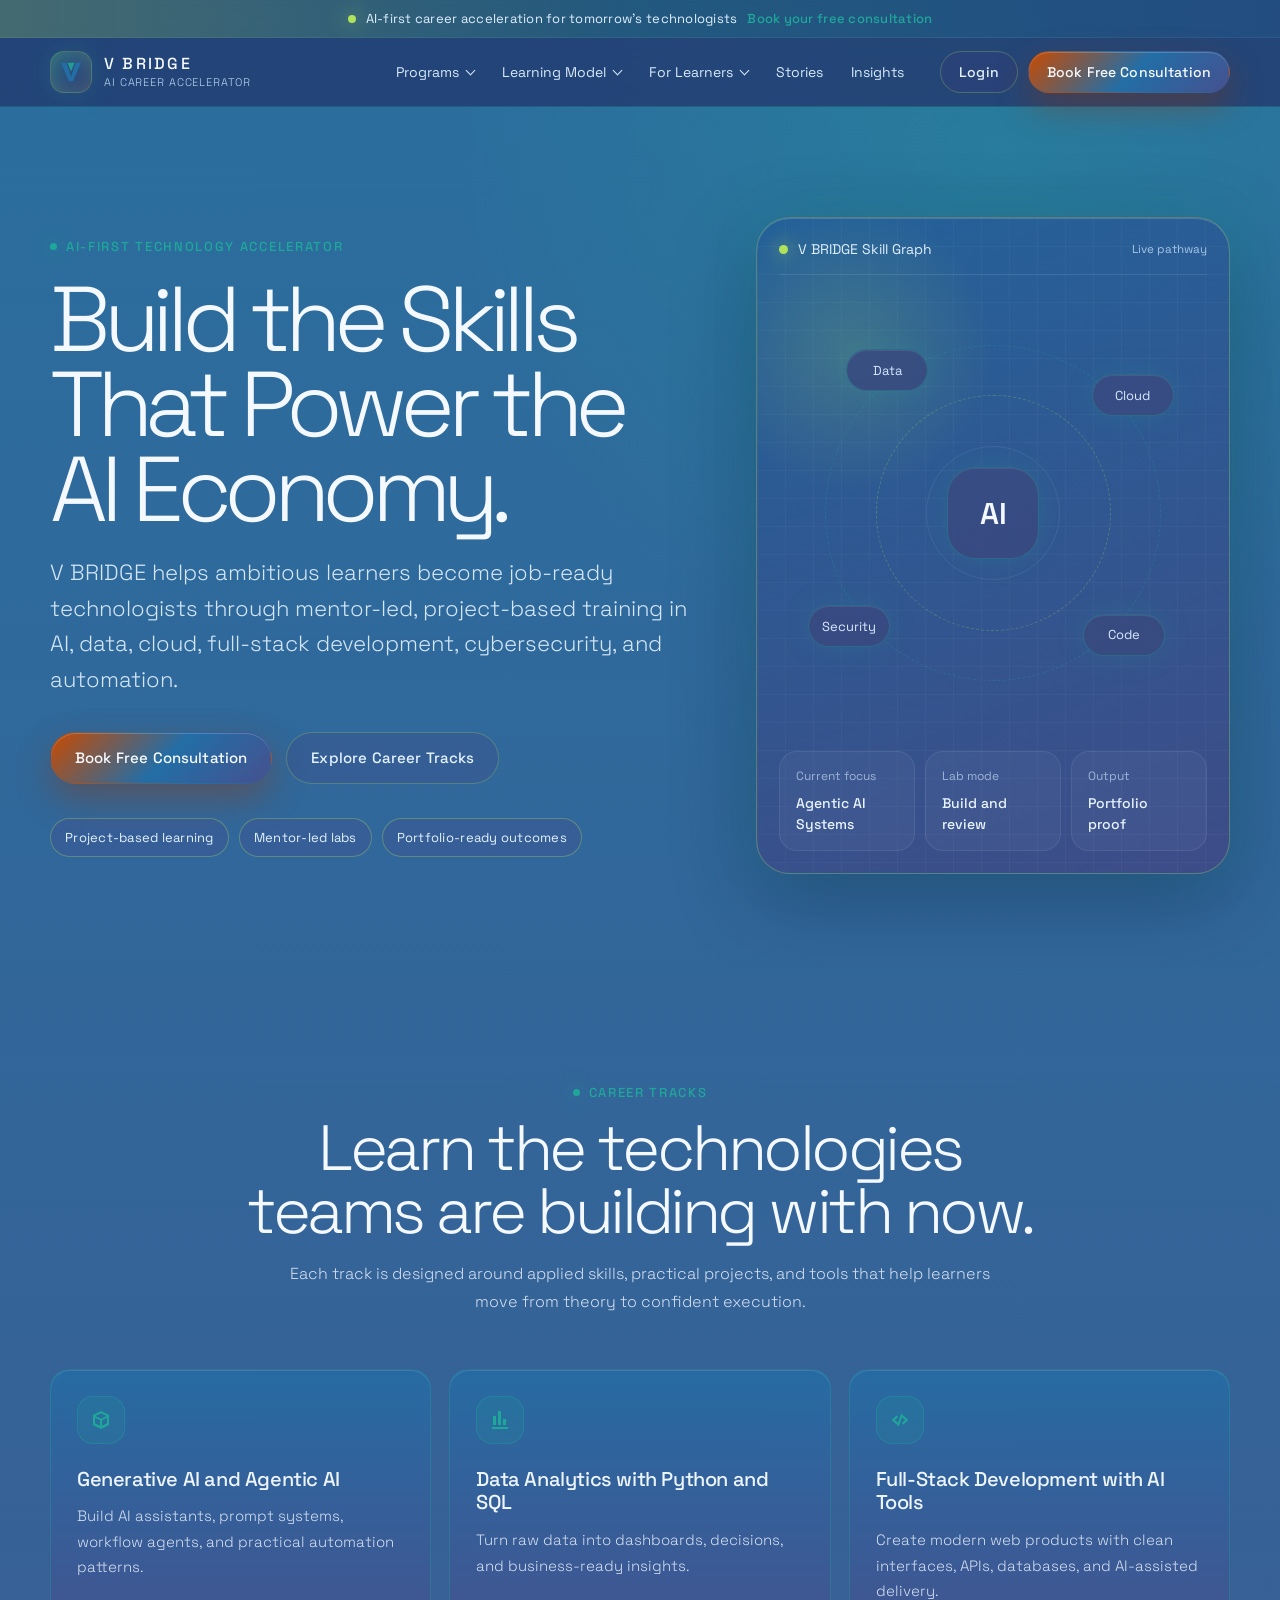
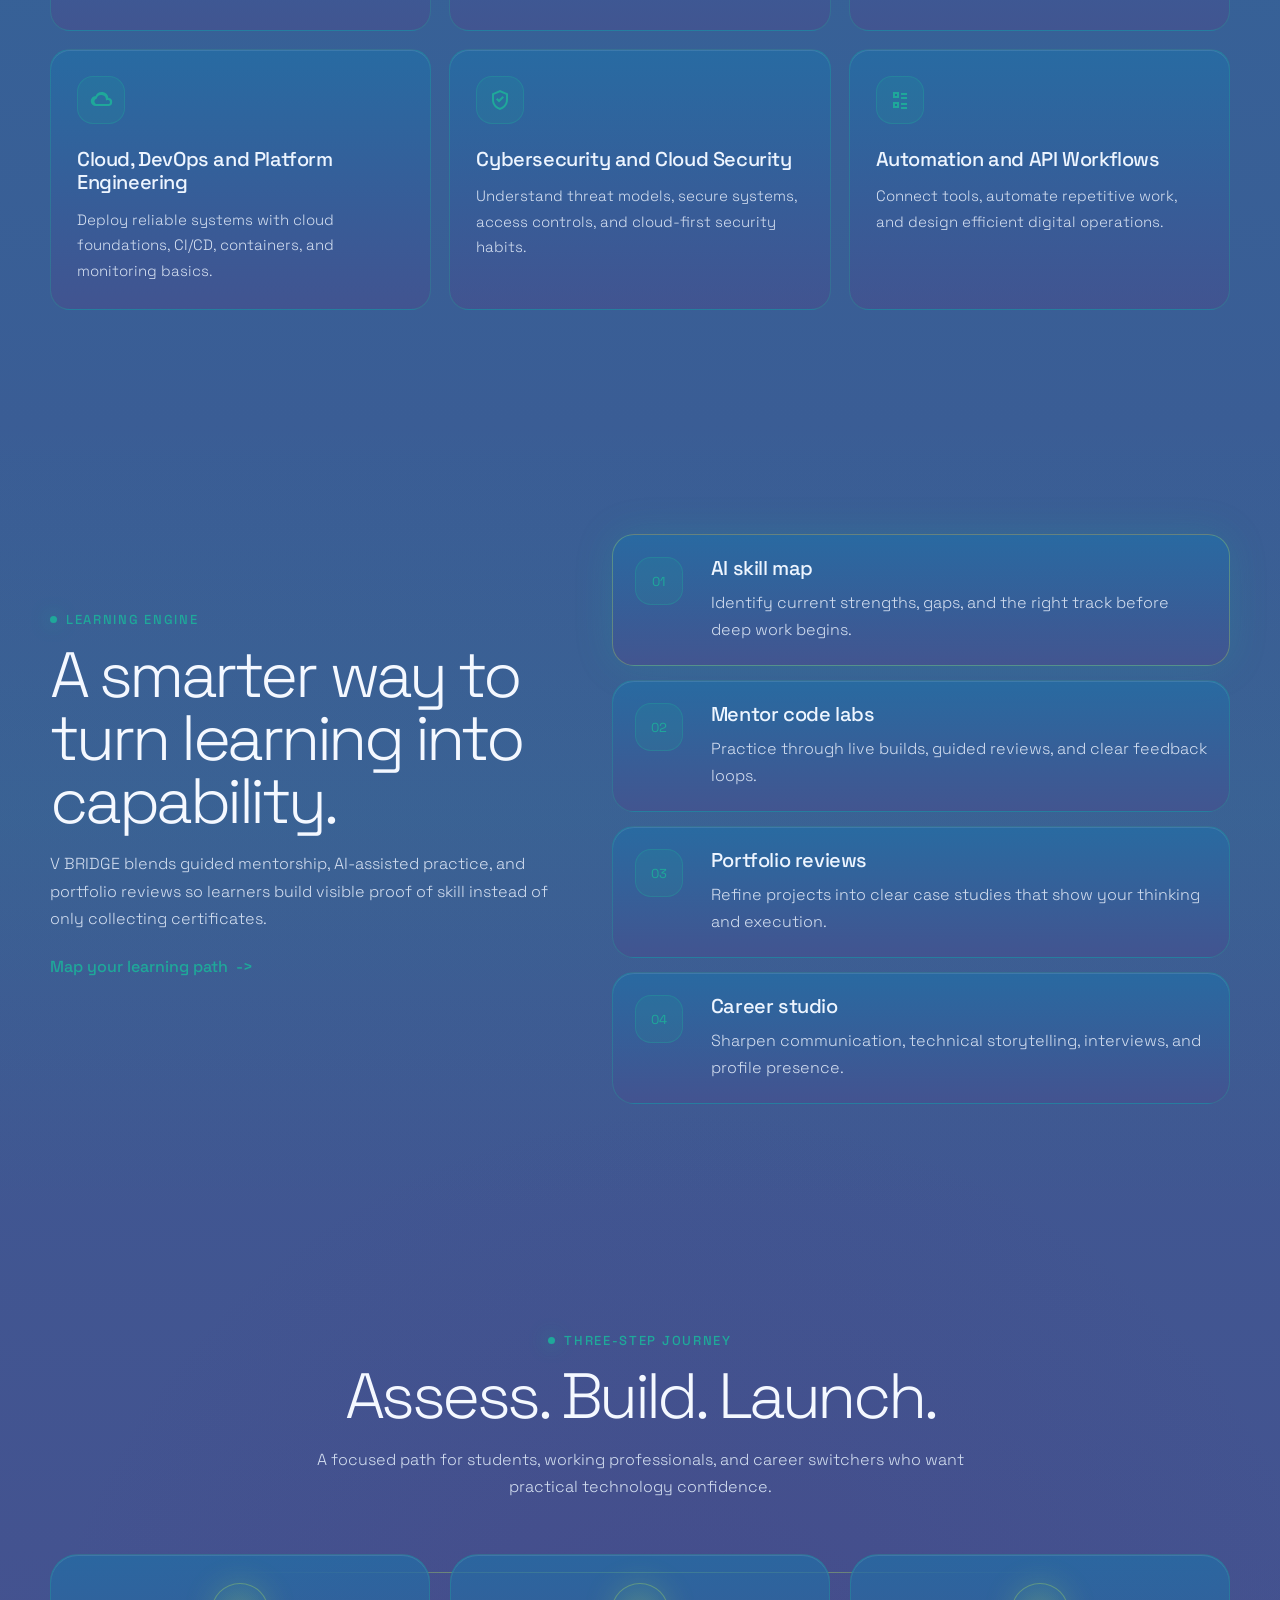
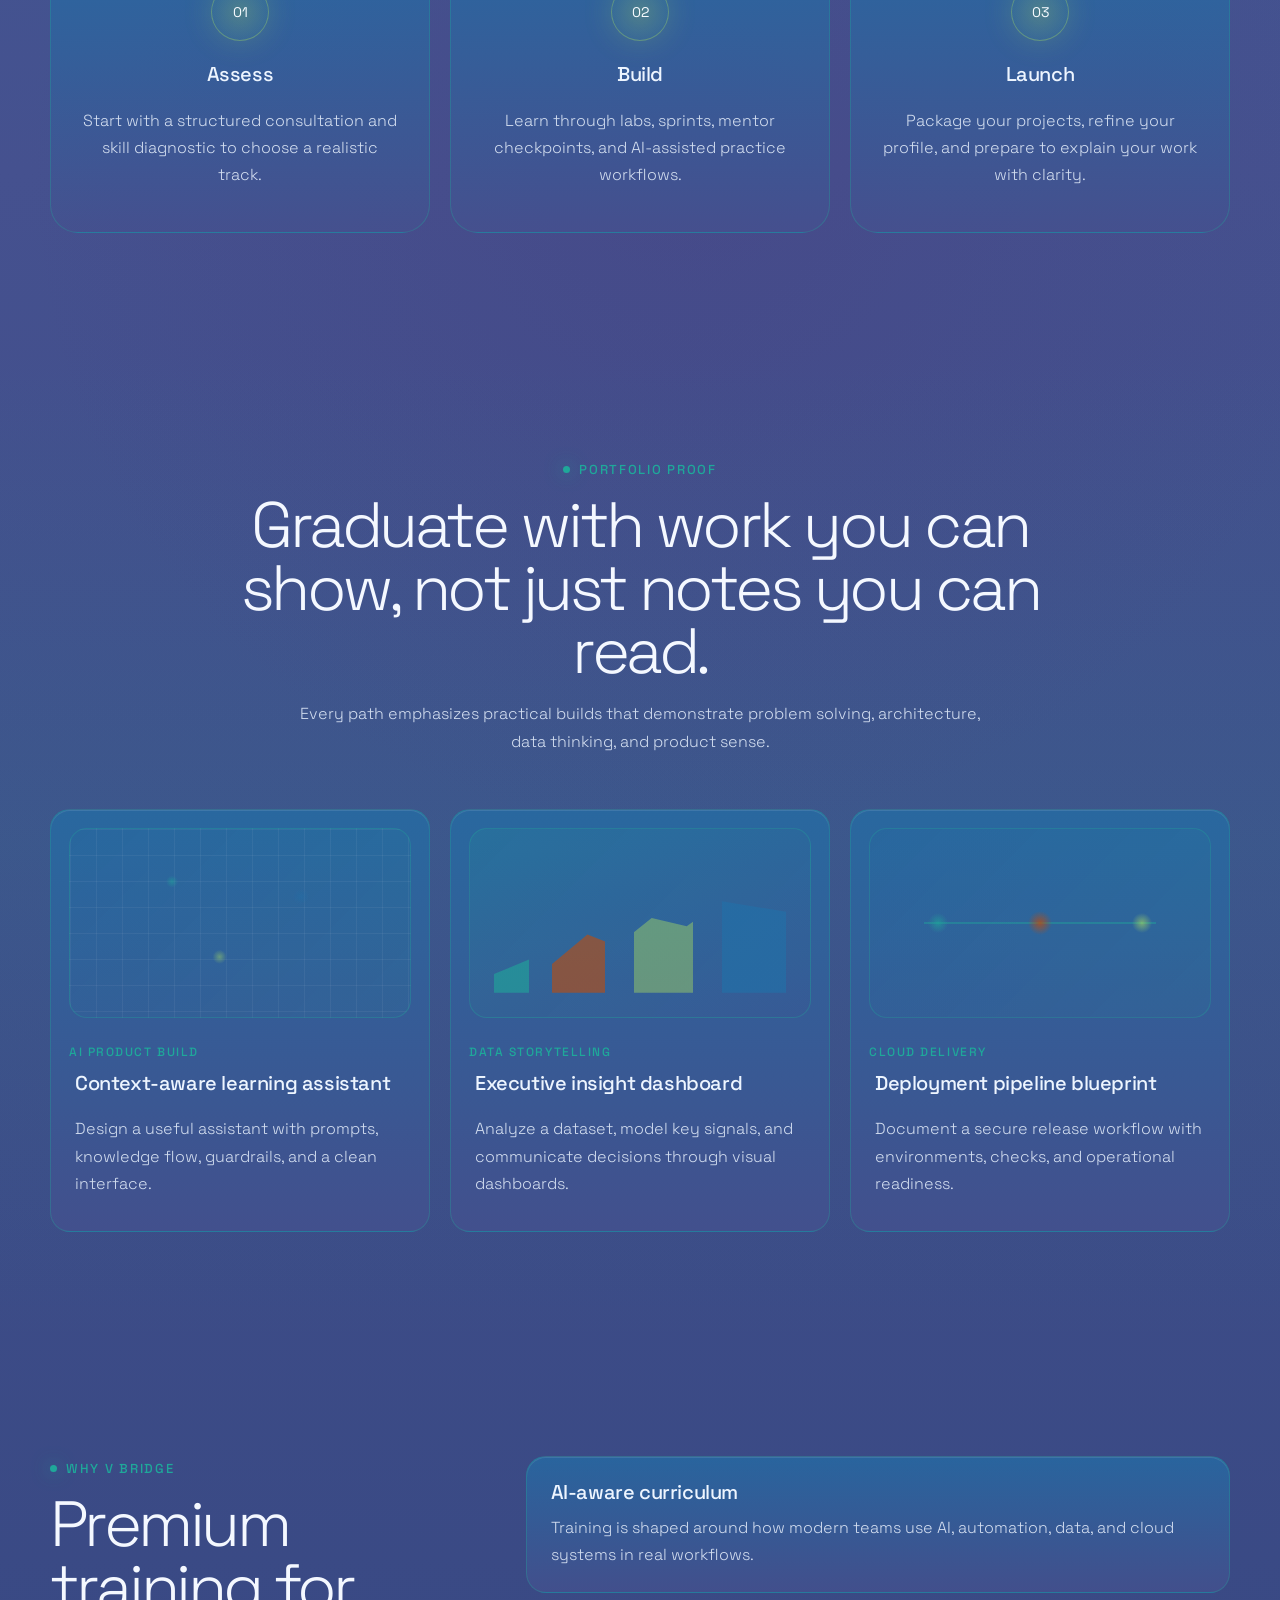
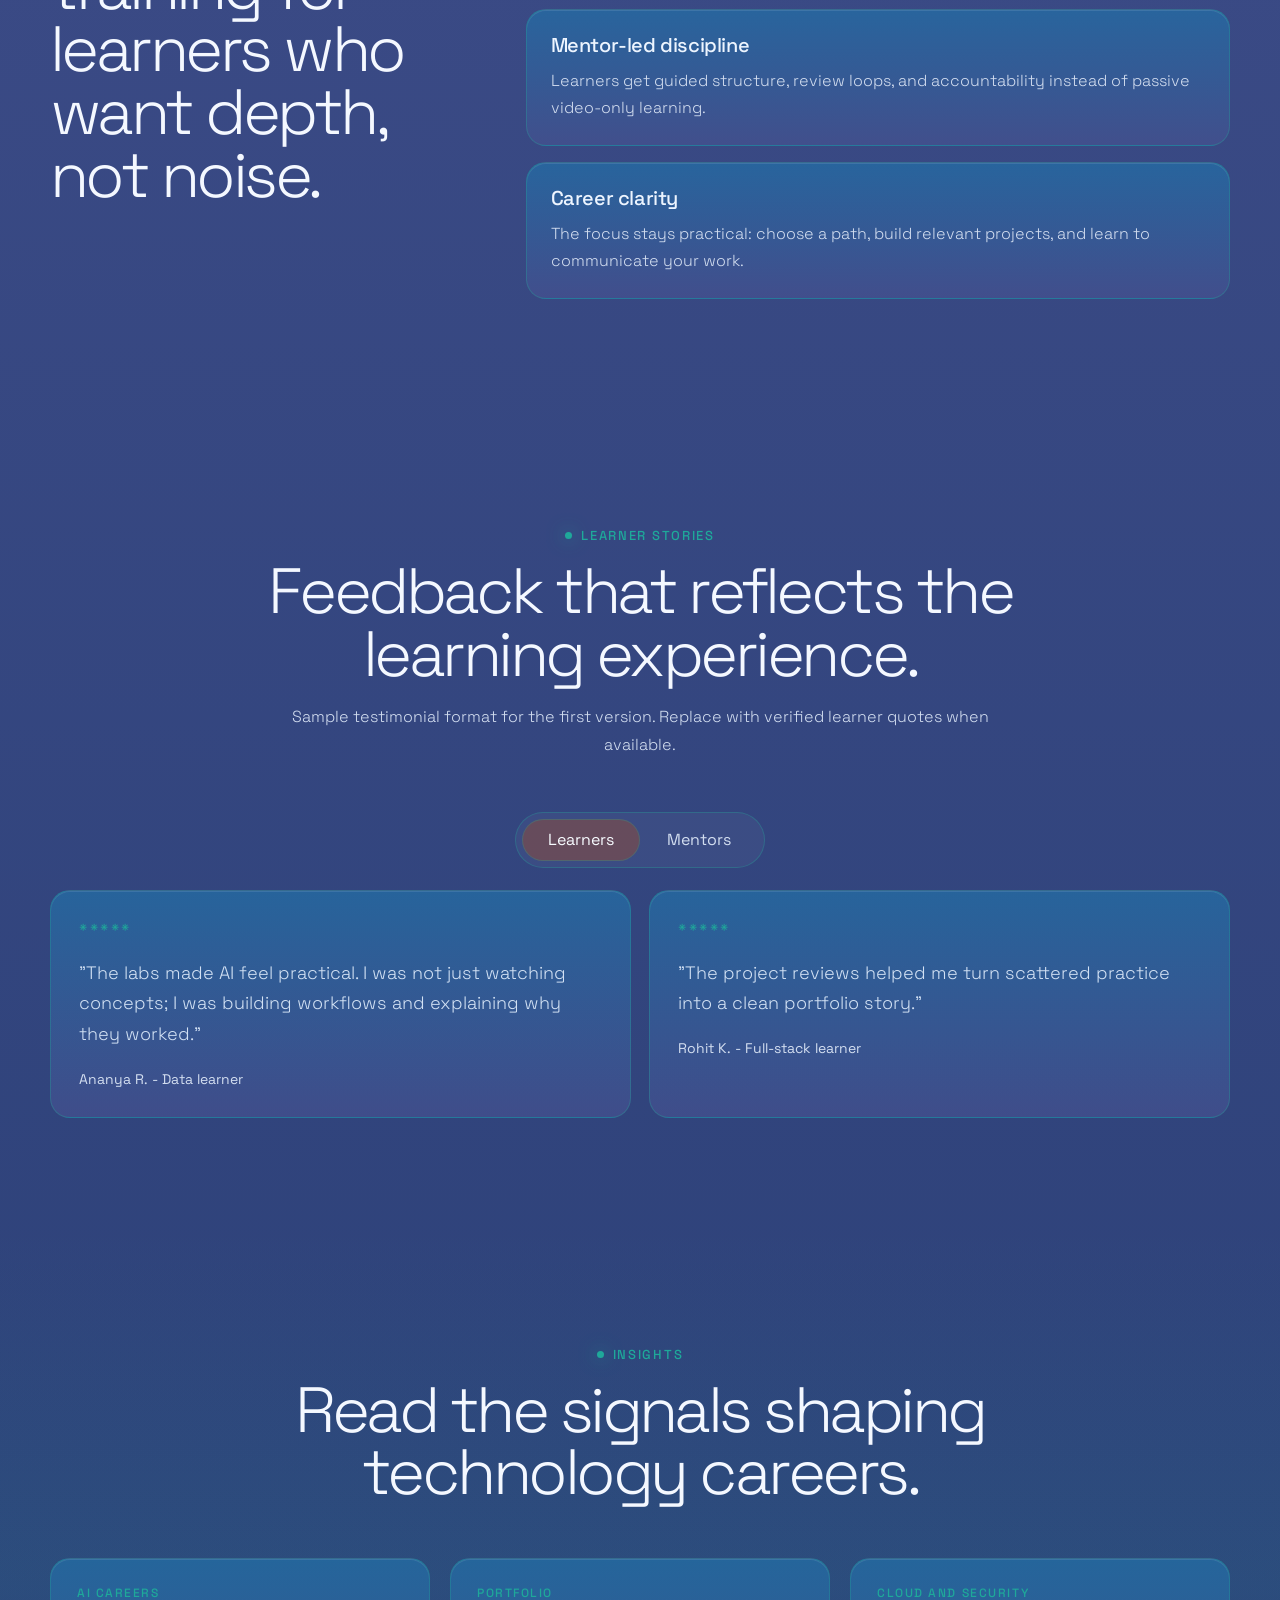
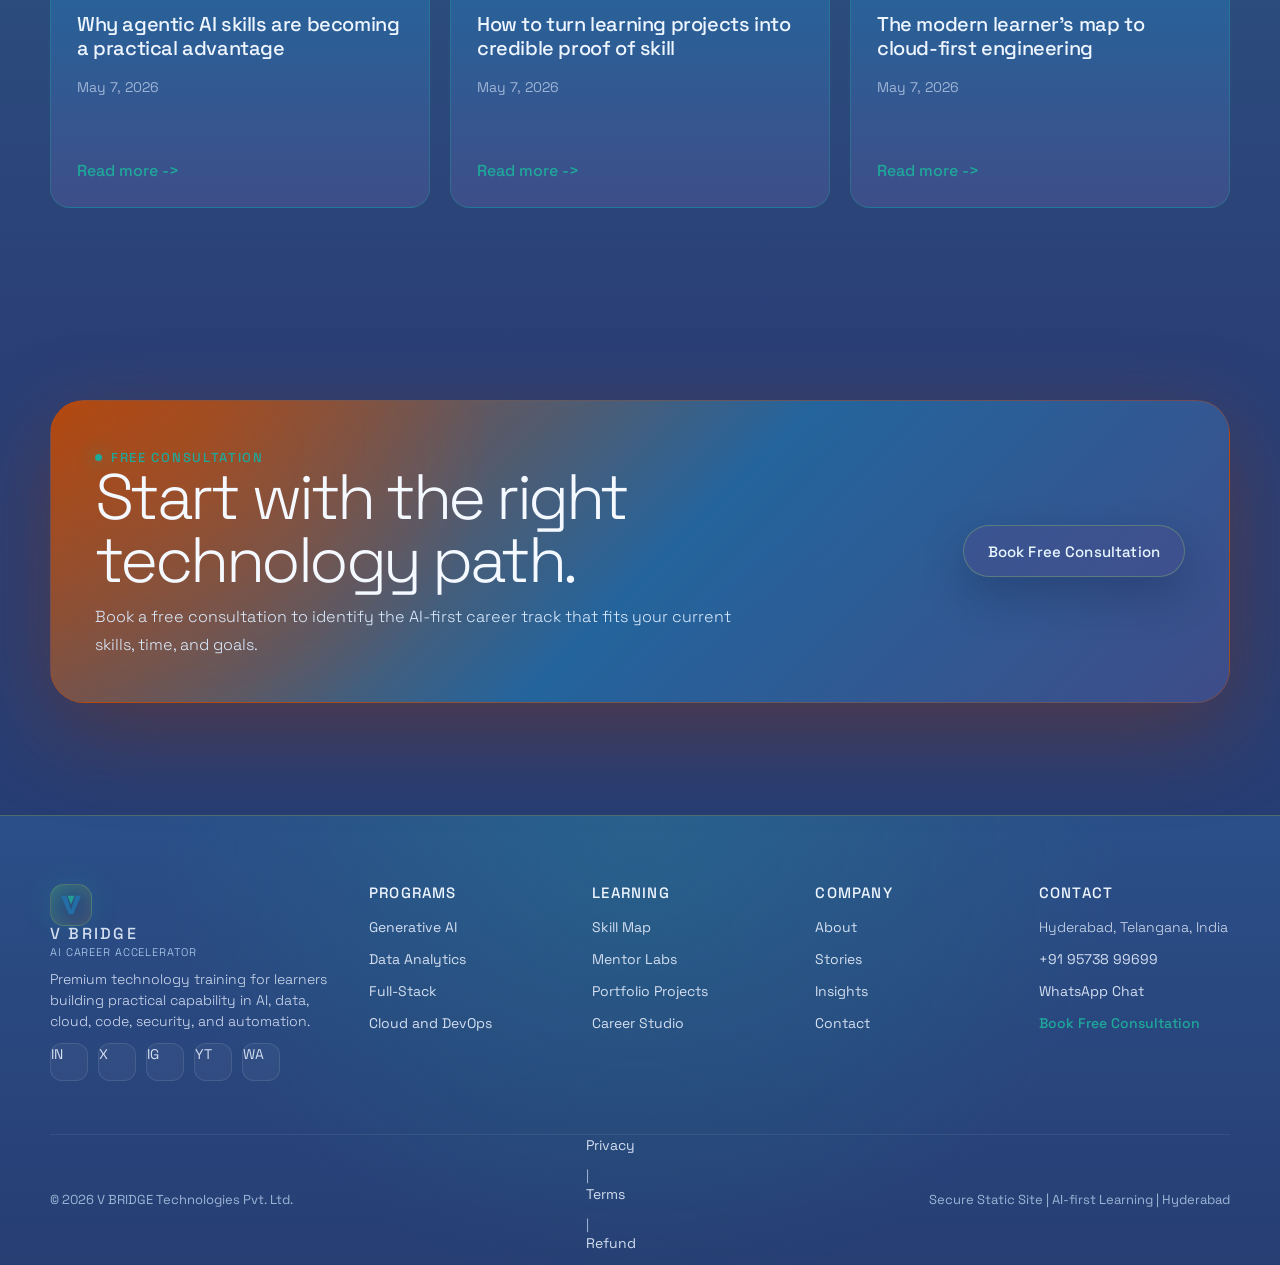
==== index.html @ 60567338 "Add files via upload" ====
<!doctype html>
<html lang="en" data-locale="en" data-locale-ready="true">
<head>
  <meta charset="utf-8">
  <meta name="viewport" content="width=device-width, initial-scale=1">
  <meta name="description" content="V BRIDGE is a premium AI-first technology career accelerator for learners building skills in AI, data, cloud, full-stack, cybersecurity, and automation.">
  <meta name="keywords" content="AI career accelerator, technology training, full-stack development, cloud, data analytics, cybersecurity, Hyderabad">
  <meta name="author" content="V BRIDGE Technologies Pvt. Ltd.">
  <meta name="language" content="en">
  <meta name="theme-color" content="#236EA6">
  <meta name="robots" content="index,follow,max-image-preview:large">
  <meta property="og:type" content="website">
  <meta property="og:site_name" content="V BRIDGE">
  <meta property="og:title" content="V BRIDGE | AI Career Accelerator">
  <meta property="og:description" content="Build practical AI-first technology skills through mentor-led, project-based training.">
  <meta property="og:url" content="https://www.vbridge.global/">
  <meta property="og:image" content="https://www.vbridge.global/assets/og-cover.jpg">
  <meta property="og:locale" content="en_IN">
  <meta name="twitter:card" content="summary_large_image">
  <meta name="twitter:title" content="V BRIDGE | AI Career Accelerator">
  <meta name="twitter:description" content="Book a free consultation and map your AI-first technology career pathway.">
  <meta name="twitter:image" content="https://www.vbridge.global/assets/og-cover.jpg">
  <link rel="canonical" href="https://www.vbridge.global/">
  <link rel="alternate" hreflang="en" href="https://www.vbridge.global/">
  <link rel="alternate" hreflang="x-default" href="https://www.vbridge.global/">
  <link rel="icon" type="image/svg+xml" href="assets/favicon.svg">
  <link rel="sitemap" type="application/xml" href="https://www.vbridge.global/sitemap.xml">
  <title>V BRIDGE | AI Career Accelerator</title>
  <link rel="preconnect" href="https://fonts.googleapis.com">
  <link rel="preconnect" href="https://fonts.gstatic.com" crossorigin>
  <link href="https://fonts.googleapis.com/css2?family=Space+Grotesk:wght@300;400;500;600;700&display=swap" rel="stylesheet">
  <link rel="stylesheet" href="styles.css">
</head>
<body data-i18n-ready="true">
  <a class="skip-link" href="#main">Skip to content</a>

  <div class="page-shell">
    <header class="site-header" id="siteHeader">
      <div class="announcement">
        <span class="announcement-dot" aria-hidden="true"></span>
        <span>AI-first career acceleration for tomorrow's technologists</span>
        <a class="js-open-consultation" href="#consultationForm">Book your free consultation</a>
      </div>

      <nav class="navbar" aria-label="Primary navigation">
        <a class="brand" href="#home" aria-label="V BRIDGE home">
          <span class="brand-mark" aria-hidden="true">
            <svg viewBox="0 0 48 48" role="img">
              <path d="M7 8h9l8 24L32 8h9L27.5 40h-7L7 8Z"></path>
              <path d="M18 8h12l-6 15-6-15Z"></path>
            </svg>
          </span>
          <span class="brand-copy">
            <strong>V BRIDGE</strong>
            <small>AI Career Accelerator</small>
          </span>
        </a>

        <button class="menu-toggle" type="button" aria-label="Open menu" aria-controls="siteNav" aria-expanded="false">
          <span></span>
          <span></span>
          <span></span>
        </button>

        <div class="nav-shell" id="siteNav">
          <ul class="nav-list">
            <li class="nav-item has-dropdown">
              <button class="nav-link" type="button" aria-expanded="false">Programs</button>
              <div class="dropdown" role="menu">
                <a href="#tracks" role="menuitem">Generative AI</a>
                <a href="#tracks" role="menuitem">Data Analytics</a>
                <a href="#tracks" role="menuitem">Full-Stack Development</a>
                <a href="#tracks" role="menuitem">Cloud and DevOps</a>
                <a href="#tracks" role="menuitem">Cybersecurity</a>
                <a href="#tracks" role="menuitem">Automation</a>
              </div>
            </li>
            <li class="nav-item has-dropdown">
              <button class="nav-link" type="button" aria-expanded="false">Learning Model</button>
              <div class="dropdown" role="menu">
                <a href="#engine" role="menuitem">AI Skill Map</a>
                <a href="#engine" role="menuitem">Mentor Labs</a>
                <a href="#projects" role="menuitem">Portfolio Projects</a>
                <a href="#journey" role="menuitem">Career Studio</a>
              </div>
            </li>
            <li class="nav-item has-dropdown">
              <button class="nav-link" type="button" aria-expanded="false">For Learners</button>
              <div class="dropdown" role="menu">
                <a href="#journey" role="menuitem">Students</a>
                <a href="#journey" role="menuitem">Working Professionals</a>
                <a href="#journey" role="menuitem">Career Switchers</a>
              </div>
            </li>
            <li class="nav-item"><a class="nav-link" href="#stories">Stories</a></li>
            <li class="nav-item"><a class="nav-link" href="#insights">Insights</a></li>
          </ul>

          <div class="nav-actions">
            <a class="btn btn-ghost" href="https://portal.vbridge.global/login">Login</a>
            <a class="btn btn-primary js-open-consultation" href="#consultationForm">Book Free Consultation</a>
          </div>
        </div>
      </nav>
    </header>

    <main id="main">
      <section class="hero section" id="home" aria-labelledby="hero-title">
        <canvas id="neuralCanvas" class="neural-canvas" aria-hidden="true"></canvas>
        <div class="hero-orb hero-orb-one" aria-hidden="true"></div>
        <div class="hero-orb hero-orb-two" aria-hidden="true"></div>

        <div class="container hero-grid">
          <div class="hero-copy reveal">
            <span class="eyebrow"><span></span> AI-first technology accelerator</span>
            <h1 id="hero-title">Build the Skills That Power the AI Economy.</h1>
            <p class="hero-subtitle">V BRIDGE helps ambitious learners become job-ready technologists through mentor-led, project-based training in AI, data, cloud, full-stack development, cybersecurity, and automation.</p>
            <div class="hero-actions">
              <a class="btn btn-primary btn-large js-open-consultation" href="#consultationForm">Book Free Consultation</a>
              <a class="btn btn-ghost btn-large" href="#tracks">Explore Career Tracks</a>
            </div>
            <div class="trust-strip" aria-label="V BRIDGE learning strengths">
              <span>Project-based learning</span>
              <span>Mentor-led labs</span>
              <span>Portfolio-ready outcomes</span>
            </div>
          </div>

          <div class="hero-panel reveal" aria-label="AI learning dashboard preview">
            <div class="panel-topline">
              <span class="status-light"></span>
              <span>V BRIDGE Skill Graph</span>
              <small>Live pathway</small>
            </div>
            <div class="skill-orbit" aria-hidden="true">
              <span class="orbit orbit-one"></span>
              <span class="orbit orbit-two"></span>
              <span class="orbit orbit-three"></span>
              <div class="core-node">AI</div>
              <div class="satellite-node node-a">Data</div>
              <div class="satellite-node node-b">Cloud</div>
              <div class="satellite-node node-c">Code</div>
              <div class="satellite-node node-d">Security</div>
            </div>
            <div class="signal-grid">
              <div>
                <small>Current focus</small>
                <strong>Agentic AI Systems</strong>
              </div>
              <div>
                <small>Lab mode</small>
                <strong>Build and review</strong>
              </div>
              <div>
                <small>Output</small>
                <strong>Portfolio proof</strong>
              </div>
            </div>
          </div>
        </div>
      </section>

      <section class="section" id="tracks" aria-labelledby="tracks-title">
        <div class="container">
          <div class="section-heading reveal">
            <span class="eyebrow"><span></span> Career tracks</span>
            <h2 id="tracks-title">Learn the technologies teams are building with now.</h2>
            <p>Each track is designed around applied skills, practical projects, and tools that help learners move from theory to confident execution.</p>
          </div>

          <div class="track-grid">
            <article class="track-card reveal">
              <span class="card-icon" aria-hidden="true"><svg viewBox="0 0 24 24"><path d="M12 3 4 7v10l8 4 8-4V7l-8-4Zm0 2.2 5.7 2.8L12 10.8 6.3 8 12 5.2ZM6 9.7l5 2.5v5.6l-5-2.5V9.7Zm7 8.1v-5.6l5-2.5v5.6l-5 2.5Z"></path></svg></span>
              <h3>Generative AI and Agentic AI</h3>
              <p>Build AI assistants, prompt systems, workflow agents, and practical automation patterns.</p>
            </article>
            <article class="track-card reveal">
              <span class="card-icon" aria-hidden="true"><svg viewBox="0 0 24 24"><path d="M4 19h16v2H4v-2Zm1-2V8h3v9H5Zm5 0V3h3v14h-3Zm5 0v-6h3v6h-3Z"></path></svg></span>
              <h3>Data Analytics with Python and SQL</h3>
              <p>Turn raw data into dashboards, decisions, and business-ready insights.</p>
            </article>
            <article class="track-card reveal">
              <span class="card-icon" aria-hidden="true"><svg viewBox="0 0 24 24"><path d="m8.7 16.6-5-4.6 5-4.6 1.4 1.5L6.8 12l3.3 3.1-1.4 1.5Zm6.6 0-1.4-1.5 3.3-3.1-3.3-3.1 1.4-1.5 5 4.6-5 4.6ZM11 18l-1.9-.6L13 6l1.9.6L11 18Z"></path></svg></span>
              <h3>Full-Stack Development with AI Tools</h3>
              <p>Create modern web products with clean interfaces, APIs, databases, and AI-assisted delivery.</p>
            </article>
            <article class="track-card reveal">
              <span class="card-icon" aria-hidden="true"><svg viewBox="0 0 24 24"><path d="M7 18a5 5 0 0 1-.4-10A6.7 6.7 0 0 1 19.4 10 4 4 0 0 1 19 18H7Zm0-2h12a2 2 0 1 0-.7-3.9l-1.2.4-.2-1.3a4.7 4.7 0 0 0-9.1-1.1l-.4 1-1 .1A3 3 0 0 0 7 16Z"></path></svg></span>
              <h3>Cloud, DevOps and Platform Engineering</h3>
              <p>Deploy reliable systems with cloud foundations, CI/CD, containers, and monitoring basics.</p>
            </article>
            <article class="track-card reveal">
              <span class="card-icon" aria-hidden="true"><svg viewBox="0 0 24 24"><path d="M12 2 4 5.5v6.3c0 5 3.4 8.8 8 10.2 4.6-1.4 8-5.2 8-10.2V5.5L12 2Zm0 2.2 6 2.6v5c0 3.8-2.4 6.8-6 8-3.6-1.2-6-4.2-6-8v-5l6-2.6Zm-1 10.2 5-5-1.4-1.4-3.6 3.6-1.6-1.6L8 11.4l3 3Z"></path></svg></span>
              <h3>Cybersecurity and Cloud Security</h3>
              <p>Understand threat models, secure systems, access controls, and cloud-first security habits.</p>
            </article>
            <article class="track-card reveal">
              <span class="card-icon" aria-hidden="true"><svg viewBox="0 0 24 24"><path d="M5 4h6v6H5V4Zm8 1h6v2h-6V5Zm0 4h6v2h-6V9ZM5 14h6v6H5v-6Zm8 1h6v2h-6v-2Zm0 4h6v2h-6v-2ZM7 6v2h2V6H7Zm0 10v2h2v-2H7Z"></path></svg></span>
              <h3>Automation and API Workflows</h3>
              <p>Connect tools, automate repetitive work, and design efficient digital operations.</p>
            </article>
          </div>
        </div>
      </section>

      <section class="section engine-section" id="engine" aria-labelledby="engine-title">
        <div class="container split-grid">
          <div class="section-heading left reveal">
            <span class="eyebrow"><span></span> Learning engine</span>
            <h2 id="engine-title">A smarter way to turn learning into capability.</h2>
            <p>V BRIDGE blends guided mentorship, AI-assisted practice, and portfolio reviews so learners build visible proof of skill instead of only collecting certificates.</p>
            <a class="text-link" href="#counseling">Map your learning path</a>
          </div>

          <div class="engine-stack reveal">
            <article class="engine-card active">
              <span>01</span>
              <div>
                <h3>AI skill map</h3>
                <p>Identify current strengths, gaps, and the right track before deep work begins.</p>
              </div>
            </article>
            <article class="engine-card">
              <span>02</span>
              <div>
                <h3>Mentor code labs</h3>
                <p>Practice through live builds, guided reviews, and clear feedback loops.</p>
              </div>
            </article>
            <article class="engine-card">
              <span>03</span>
              <div>
                <h3>Portfolio reviews</h3>
                <p>Refine projects into clear case studies that show your thinking and execution.</p>
              </div>
            </article>
            <article class="engine-card">
              <span>04</span>
              <div>
                <h3>Career studio</h3>
                <p>Sharpen communication, technical storytelling, interviews, and profile presence.</p>
              </div>
            </article>
          </div>
        </div>
      </section>

      <section class="section journey-section" id="journey" aria-labelledby="journey-title">
        <div class="container">
          <div class="section-heading reveal">
            <span class="eyebrow"><span></span> Three-step journey</span>
            <h2 id="journey-title">Assess. Build. Launch.</h2>
            <p>A focused path for students, working professionals, and career switchers who want practical technology confidence.</p>
          </div>

          <div class="journey-line" aria-hidden="true"></div>
          <div class="journey-grid">
            <article class="journey-card reveal">
              <span class="step-node">01</span>
              <h3>Assess</h3>
              <p>Start with a structured consultation and skill diagnostic to choose a realistic track.</p>
            </article>
            <article class="journey-card reveal">
              <span class="step-node">02</span>
              <h3>Build</h3>
              <p>Learn through labs, sprints, mentor checkpoints, and AI-assisted practice workflows.</p>
            </article>
            <article class="journey-card reveal">
              <span class="step-node">03</span>
              <h3>Launch</h3>
              <p>Package your projects, refine your profile, and prepare to explain your work with clarity.</p>
            </article>
          </div>
        </div>
      </section>

      <section class="section projects-section" id="projects" aria-labelledby="projects-title">
        <div class="container">
          <div class="section-heading reveal">
            <span class="eyebrow"><span></span> Portfolio proof</span>
            <h2 id="projects-title">Graduate with work you can show, not just notes you can read.</h2>
            <p>Every path emphasizes practical builds that demonstrate problem solving, architecture, data thinking, and product sense.</p>
          </div>

          <div class="project-grid">
            <article class="project-card reveal">
              <div class="project-visual grid-visual" aria-hidden="true"></div>
              <span>AI Product Build</span>
              <h3>Context-aware learning assistant</h3>
              <p>Design a useful assistant with prompts, knowledge flow, guardrails, and a clean interface.</p>
            </article>
            <article class="project-card reveal">
              <div class="project-visual chart-visual" aria-hidden="true"></div>
              <span>Data Storytelling</span>
              <h3>Executive insight dashboard</h3>
              <p>Analyze a dataset, model key signals, and communicate decisions through visual dashboards.</p>
            </article>
            <article class="project-card reveal">
              <div class="project-visual pipeline-visual" aria-hidden="true"></div>
              <span>Cloud Delivery</span>
              <h3>Deployment pipeline blueprint</h3>
              <p>Document a secure release workflow with environments, checks, and operational readiness.</p>
            </article>
          </div>
        </div>
      </section>

      <section class="section why-section" id="why" aria-labelledby="why-title">
        <div class="container why-grid">
          <div class="section-heading left reveal">
            <span class="eyebrow"><span></span> Why V BRIDGE</span>
            <h2 id="why-title">Premium training for learners who want depth, not noise.</h2>
          </div>
          <div class="why-cards">
            <article class="why-card reveal">
              <h3>AI-aware curriculum</h3>
              <p>Training is shaped around how modern teams use AI, automation, data, and cloud systems in real workflows.</p>
            </article>
            <article class="why-card reveal">
              <h3>Mentor-led discipline</h3>
              <p>Learners get guided structure, review loops, and accountability instead of passive video-only learning.</p>
            </article>
            <article class="why-card reveal">
              <h3>Career clarity</h3>
              <p>The focus stays practical: choose a path, build relevant projects, and learn to communicate your work.</p>
            </article>
          </div>
        </div>
      </section>

      <section class="section stories-section" id="stories" aria-labelledby="stories-title">
        <div class="container">
          <div class="section-heading reveal">
            <span class="eyebrow"><span></span> Learner stories</span>
            <h2 id="stories-title">Feedback that reflects the learning experience.</h2>
            <p>Sample testimonial format for the first version. Replace with verified learner quotes when available.</p>
          </div>

          <div class="tab-controls reveal" role="tablist" aria-label="Story categories">
            <button class="tab-button active" type="button" role="tab" aria-selected="true" aria-controls="learnerStories" id="learnerTab">Learners</button>
            <button class="tab-button" type="button" role="tab" aria-selected="false" aria-controls="mentorStories" id="mentorTab">Mentors</button>
          </div>

          <div class="testimonial-panel active" id="learnerStories" role="tabpanel" aria-labelledby="learnerTab">
            <article class="testimonial-card reveal">
              <div class="stars" aria-label="Five star rating">*****</div>
              <p>"The labs made AI feel practical. I was not just watching concepts; I was building workflows and explaining why they worked."</p>
              <span>Ananya R. - Data learner</span>
            </article>
            <article class="testimonial-card reveal">
              <div class="stars" aria-label="Five star rating">*****</div>
              <p>"The project reviews helped me turn scattered practice into a clean portfolio story."</p>
              <span>Rohit K. - Full-stack learner</span>
            </article>
          </div>

          <div class="testimonial-panel" id="mentorStories" role="tabpanel" aria-labelledby="mentorTab" hidden>
            <article class="testimonial-card reveal">
              <div class="stars" aria-label="Five star rating">*****</div>
              <p>"The best learners are not the ones who memorize fastest. They learn to reason, build, debug, and communicate their choices."</p>
              <span>Mentor note - AI systems</span>
            </article>
            <article class="testimonial-card reveal">
              <div class="stars" aria-label="Five star rating">*****</div>
              <p>"A strong portfolio is a thinking artifact. It shows how a learner approaches constraints, tradeoffs, and quality."</p>
              <span>Mentor note - Product engineering</span>
            </article>
          </div>
        </div>
      </section>

      <section class="section insights-section" id="insights" aria-labelledby="insights-title">
        <div class="container">
          <div class="section-heading reveal">
            <span class="eyebrow"><span></span> Insights</span>
            <h2 id="insights-title">Read the signals shaping technology careers.</h2>
          </div>

          <div class="insight-grid">
            <article class="insight-card reveal">
              <span>AI Careers</span>
              <h3>Why agentic AI skills are becoming a practical advantage</h3>
              <time datetime="2026-05-07">May 7, 2026</time>
              <a href="#counseling">Read more</a>
            </article>
            <article class="insight-card reveal">
              <span>Portfolio</span>
              <h3>How to turn learning projects into credible proof of skill</h3>
              <time datetime="2026-05-07">May 7, 2026</time>
              <a href="#counseling">Read more</a>
            </article>
            <article class="insight-card reveal">
              <span>Cloud and Security</span>
              <h3>The modern learner's map to cloud-first engineering</h3>
              <time datetime="2026-05-07">May 7, 2026</time>
              <a href="#counseling">Read more</a>
            </article>
          </div>
        </div>
      </section>

      <section class="cta-section section" id="counseling" aria-labelledby="cta-title">
        <div class="container cta-card reveal">
          <div>
            <span class="eyebrow"><span></span> Free consultation</span>
            <h2 id="cta-title">Start with the right technology path.</h2>
            <p>Book a free consultation to identify the AI-first career track that fits your current skills, time, and goals.</p>
          </div>
          <a class="btn btn-inverted btn-large js-open-consultation" href="#consultationForm">Book Free Consultation</a>
        </div>
      </section>
    </main>

    <footer class="site-footer">
      <div class="container footer-grid">
        <div class="footer-brand">
          <a class="brand" href="#home" aria-label="V BRIDGE home">
            <span class="brand-mark" aria-hidden="true">
              <svg viewBox="0 0 48 48" role="img">
                <path d="M7 8h9l8 24L32 8h9L27.5 40h-7L7 8Z"></path>
                <path d="M18 8h12l-6 15-6-15Z"></path>
              </svg>
            </span>
            <span class="brand-copy">
              <strong>V BRIDGE</strong>
              <small>AI Career Accelerator</small>
            </span>
          </a>
          <p>Premium technology training for learners building practical capability in AI, data, cloud, code, security, and automation.</p>
          <div class="social-links" aria-label="Social links">
            <a href="https://www.linkedin.com/company/vbridge-technologies" target="_blank" rel="noopener noreferrer" aria-label="LinkedIn">in</a>
            <a href="https://x.com/vbridge_global" target="_blank" rel="noopener noreferrer" aria-label="X">x</a>
            <a href="https://www.instagram.com/vbridge_global" target="_blank" rel="noopener noreferrer" aria-label="Instagram">ig</a>
            <a href="https://www.youtube.com/@vbridgeglobal" target="_blank" rel="noopener noreferrer" aria-label="YouTube">yt</a>
            <a href="https://wa.me/919573899699" target="_blank" rel="noopener noreferrer" aria-label="WhatsApp">wa</a>
          </div>
        </div>

        <div>
          <h3>Programs</h3>
          <a href="#tracks">Generative AI</a>
          <a href="#tracks">Data Analytics</a>
          <a href="#tracks">Full-Stack</a>
          <a href="#tracks">Cloud and DevOps</a>
        </div>
        <div>
          <h3>Learning</h3>
          <a href="#engine">Skill Map</a>
          <a href="#engine">Mentor Labs</a>
          <a href="#projects">Portfolio Projects</a>
          <a href="#journey">Career Studio</a>
        </div>
        <div>
          <h3>Company</h3>
          <a href="#why">About</a>
          <a href="#stories">Stories</a>
          <a href="#insights">Insights</a>
          <a href="#counseling">Contact</a>
        </div>
        <div>
          <h3>Contact</h3>
          <p>Hyderabad, Telangana, India</p>
          <a href="tel:+919573899699">+91 95738 99699</a>
          <a href="https://wa.me/919573899699" target="_blank" rel="noopener noreferrer">WhatsApp Chat</a>
          <a class="footer-cta js-open-consultation" href="#consultationForm">Book Free Consultation</a>
        </div>
      </div>

      <div class="footer-bottom container">
        <span>&copy; <span id="currentYear"></span> V BRIDGE Technologies Pvt. Ltd.</span>
        <span><a href="privacy.html">Privacy</a> | <a href="terms.html">Terms</a> | <a href="refund.html">Refund</a></span>
        <span>Secure Static Site | AI-first Learning | Hyderabad</span>
      </div>
    </footer>

    <div class="consultation-modal" id="consultationModal" aria-hidden="true">
      <div class="modal-backdrop" data-close-consultation></div>
      <div class="modal-dialog" role="dialog" aria-modal="true" aria-labelledby="consultationTitle" aria-describedby="consultationIntro">
        <button class="modal-close" type="button" aria-label="Close consultation form" data-close-consultation>
          <span aria-hidden="true"></span>
          <span aria-hidden="true"></span>
        </button>

        <div class="modal-visual" aria-hidden="true">
          <span class="modal-chip">AI pathway consult</span>
          <h2>Let us map your best next technology track.</h2>
          <div class="modal-signal-card">
            <span>Fast response</span>
            <strong>+91 95738 99699</strong>
          </div>
          <div class="modal-path">
            <span>Assess</span>
            <span>Plan</span>
            <span>Build</span>
          </div>
        </div>

        <form class="consultation-form" id="consultationForm" action="https://formsubmit.co/visas@visistavisas.com" method="POST">
          <input type="hidden" name="_subject" value="New V BRIDGE Free Consultation Request">
          <input type="hidden" name="_template" value="table">
          <input type="hidden" name="_captcha" value="false">
          <input class="honeypot" type="text" name="_honey" tabindex="-1" autocomplete="off" aria-hidden="true">

          <div class="form-heading">
            <span class="eyebrow"><span></span> Free consultation</span>
            <h2 id="consultationTitle">Book Free Consultation</h2>
            <p id="consultationIntro">Share a few details and the V BRIDGE team will contact you about the right AI-first technology path.</p>
          </div>

          <div class="form-grid">
            <label>
              <span>Full name</span>
              <input type="text" name="Full Name" autocomplete="name" required>
            </label>
            <label>
              <span>Phone number</span>
              <input type="tel" name="Phone Number" autocomplete="tel" inputmode="tel" required>
            </label>
            <label>
              <span>Email address</span>
              <input type="email" name="email" autocomplete="email" required>
            </label>
            <label>
              <span>Current status</span>
              <select name="Current Status" required>
                <option value="">Select one</option>
                <option>Student</option>
                <option>Working professional</option>
                <option>Career switcher</option>
                <option>Recent graduate</option>
              </select>
            </label>
            <label>
              <span>Interested track</span>
              <select name="Interested Track" required>
                <option value="">Choose a track</option>
                <option>Generative AI and Agentic AI</option>
                <option>Data Analytics with Python and SQL</option>
                <option>Full-Stack Development with AI Tools</option>
                <option>Cloud, DevOps and Platform Engineering</option>
                <option>Cybersecurity and Cloud Security</option>
                <option>Automation and API Workflows</option>
                <option>Not sure yet</option>
              </select>
            </label>
            <label>
              <span>Preferred contact time</span>
              <select name="Preferred Contact Time" required>
                <option value="">Select time</option>
                <option>Morning</option>
                <option>Afternoon</option>
                <option>Evening</option>
                <option>Anytime</option>
              </select>
            </label>
            <label class="full-field">
              <span>Your goals</span>
              <textarea name="Goals or Message" rows="4" placeholder="Tell us what you want to learn or improve."></textarea>
            </label>
          </div>

          <p class="form-status" id="formStatus" role="status" aria-live="polite"></p>
          <button class="btn btn-primary btn-large form-submit" type="submit">Send Consultation Request</button>
          <p class="form-note">You can also contact us directly at <a href="tel:+919573899699">+91 95738 99699</a> or <a href="https://wa.me/919573899699" target="_blank" rel="noopener noreferrer">WhatsApp</a>.</p>
          <p class="form-activation-note">First-time deployment note: confirm the form-delivery verification message in your mailbox to activate delivery.</p>
        </form>
      </div>
    </div>
  </div>

  <script src="script.js"></script>
</body>
</html>
---- styles.css ----
:root {
  --palette-lime: #b0e35b;
  --palette-teal: #1fa89a;
  --palette-blue: #236ea6;
  --palette-indigo: #45518f;
  --palette-violet: #4b3478;
  --palette-rust: #5c1f00;
  --palette-copper: #933300;
  --palette-orange: #c94a00;
  --bg: #0f2f60;
  --bg-deep: #142348;
  --panel: rgba(46, 86, 147, 0.74);
  --line: rgba(176, 227, 91, 0.26);
  --text: #f4f8ff;
  --muted: #d3def0;
  --dim: #9eb4d6;
  --text-strong: #ffffff;
  --blue: var(--palette-blue);
  --cyan: var(--palette-teal);
  --highlight: var(--palette-lime);
  --accent-warm: var(--palette-orange);
  --accent-warm-deep: var(--palette-copper);
  --accent-warm-shadow: rgba(147, 51, 0, 0.38);
  --surface-cool-1: rgba(35, 110, 166, 0.74);
  --surface-cool-2: rgba(69, 81, 143, 0.74);
  --surface-cool-3: rgba(75, 52, 120, 0.74);
  --stroke-cool: rgba(31, 168, 154, 0.32);
  --stroke-warm: rgba(201, 74, 0, 0.38);
  --shadow: 0 24px 80px rgba(16, 25, 58, 0.34);
  --glow: 0 0 40px rgba(31, 168, 154, 0.24);
  --radius-lg: 28px;
  --radius-md: 20px;
  --max-width: 1180px;
  --header-offset: 112px;
}

* {
  box-sizing: border-box;
}

html {
  scroll-behavior: smooth;
  background: var(--bg);
}

body {
  margin: 0;
  min-height: 100vh;
  font-family: "Space Grotesk", sans-serif;
  color: var(--text);
  background:
    radial-gradient(circle at 16% -8%, rgba(176, 227, 91, 0.2), transparent 32rem),
    radial-gradient(circle at 78% 2%, rgba(31, 168, 154, 0.24), transparent 34rem),
    radial-gradient(circle at 54% 44%, rgba(75, 52, 120, 0.22), transparent 42rem),
    linear-gradient(180deg, #2a6f9e 0%, #45518f 44%, #233b70 100%);
  overflow-x: hidden;
}

body::before {
  position: fixed;
  inset: 0;
  z-index: -3;
  pointer-events: none;
  content: "";
  background-image:
    linear-gradient(rgba(31, 168, 154, 0.08) 1px, transparent 1px),
    linear-gradient(90deg, rgba(176, 227, 91, 0.08) 1px, transparent 1px);
  background-size: 64px 64px;
  mask-image: linear-gradient(to bottom, rgba(0, 0, 0, 0.8), transparent 78%);
}

body::after {
  position: fixed;
  inset: 0;
  z-index: -2;
  pointer-events: none;
  content: "";
  background: radial-gradient(circle at center, transparent 0, transparent 56%, rgba(15, 22, 52, 0.36) 100%);
}

img,
svg {
  display: block;
  max-width: 100%;
}

a {
  color: inherit;
  text-decoration: none;
}

button,
a {
  -webkit-tap-highlight-color: transparent;
}

button,
input,
textarea,
select {
  font: inherit;
}

:focus-visible {
  outline: 2px solid var(--highlight);
  outline-offset: 4px;
}

.skip-link {
  position: fixed;
  top: 12px;
  left: 12px;
  z-index: 1000;
  padding: 10px 14px;
  color: #001525;
  background: var(--cyan);
  border-radius: 999px;
  transform: translateY(-160%);
  transition: transform 160ms ease;
}

.skip-link:focus {
  transform: translateY(0);
}

.container {
  width: min(100% - 40px, var(--max-width));
  margin-inline: auto;
}

.site-header {
  position: sticky;
  top: 0;
  z-index: 100;
  background: rgba(35, 59, 112, 0.82);
  border-bottom: 1px solid rgba(31, 168, 154, 0.28);
  backdrop-filter: blur(22px);
  transition: box-shadow 200ms ease, border-color 200ms ease, background 200ms ease;
}

.site-header.is-scrolled {
  background: rgba(29, 51, 99, 0.95);
  border-bottom-color: rgba(176, 227, 91, 0.36);
  box-shadow: 0 16px 48px rgba(16, 25, 58, 0.3), 0 1px 0 rgba(31, 168, 154, 0.22);
}

.announcement {
  display: flex;
  min-height: 38px;
  align-items: center;
  justify-content: center;
  gap: 10px;
  padding: 7px 18px;
  color: #e1efff;
  font-size: 13px;
  letter-spacing: 0.02em;
  border-bottom: 1px solid rgba(255, 255, 255, 0.06);
  background: linear-gradient(90deg, rgba(176, 227, 91, 0.24), rgba(31, 168, 154, 0.2), rgba(35, 110, 166, 0.2));
}

.announcement a {
  color: var(--cyan);
  font-weight: 500;
}

.announcement-dot {
  width: 8px;
  height: 8px;
  border-radius: 50%;
  background: var(--highlight);
  box-shadow: 0 0 20px rgba(176, 227, 91, 0.9);
}

.navbar {
  display: flex;
  width: min(100% - 40px, var(--max-width));
  height: 68px;
  align-items: center;
  justify-content: space-between;
  margin-inline: auto;
  gap: 24px;
}

.brand {
  display: inline-flex;
  align-items: center;
  gap: 12px;
  flex: 0 0 auto;
}

.brand-mark {
  display: grid;
  width: 42px;
  height: 42px;
  place-items: center;
  border: 1px solid rgba(176, 227, 91, 0.26);
  border-radius: 14px;
  background:
    linear-gradient(135deg, rgba(31, 168, 154, 0.3), rgba(75, 52, 120, 0.24)),
    rgba(41, 67, 122, 0.94);
  box-shadow: inset 0 0 18px rgba(176, 227, 91, 0.18), 0 0 28px rgba(31, 168, 154, 0.2);
}

.brand-mark svg {
  width: 28px;
  height: 28px;
}

.brand-mark svg path:first-child {
  fill: var(--blue);
}

.brand-mark svg path:last-child {
  fill: var(--cyan);
  opacity: 0.86;
}

.brand-copy {
  display: grid;
  line-height: 1;
}

.brand-copy strong {
  font-size: 16px;
  font-weight: 500;
  letter-spacing: 0.14em;
}

.brand-copy small {
  margin-top: 5px;
  color: #b9d6f5;
  font-size: 11px;
  font-weight: 300;
  letter-spacing: 0.08em;
  text-transform: uppercase;
}

.nav-shell {
  display: flex;
  align-items: center;
  justify-content: flex-end;
  gap: 24px;
  flex: 1 1 auto;
}

.nav-list {
  display: flex;
  align-items: center;
  justify-content: center;
  gap: 4px;
  padding: 0;
  margin: 0;
  list-style: none;
}

.nav-item {
  position: relative;
}

.nav-link {
  display: inline-flex;
  align-items: center;
  justify-content: center;
  min-height: 40px;
  padding: 0 12px;
  color: #d6e8fb;
  border: 0;
  background: transparent;
  cursor: pointer;
  font-size: 14px;
  font-weight: 400;
  transition: color 180ms ease, background 180ms ease;
}

.nav-link:hover,
.nav-link[aria-expanded="true"] {
  color: var(--text);
  background: rgba(31, 168, 154, 0.14);
  border-radius: 999px;
}

.has-dropdown > .nav-link::after {
  width: 6px;
  height: 6px;
  margin-left: 8px;
  border-right: 1px solid currentColor;
  border-bottom: 1px solid currentColor;
  content: "";
  transform: translateY(-2px) rotate(45deg);
}

.dropdown {
  position: absolute;
  top: calc(100% + 14px);
  left: 50%;
  width: 248px;
  padding: 10px;
  border: 1px solid var(--stroke-cool);
  border-radius: 18px;
  background: rgba(9, 32, 70, 0.97);
  box-shadow: var(--shadow), 0 0 32px rgba(31, 168, 154, 0.16);
  opacity: 0;
  pointer-events: none;
  transform: translate(-50%, 8px);
  transition: opacity 180ms ease, transform 180ms ease;
}

.dropdown::before {
  position: absolute;
  top: -8px;
  left: 0;
  width: 100%;
  height: 8px;
  content: "";
}

.dropdown a {
  display: block;
  padding: 11px 12px;
  color: #d2e7fb;
  border-radius: 12px;
  font-size: 14px;
  transition: color 160ms ease, background 160ms ease, transform 160ms ease;
}

.dropdown a:hover,
.dropdown a:focus-visible {
  color: var(--text);
  background: rgba(31, 168, 154, 0.18);
  transform: translateX(3px);
}

.has-dropdown:hover .dropdown,
.has-dropdown:focus-within .dropdown,
.has-dropdown.is-open .dropdown {
  opacity: 1;
  pointer-events: auto;
  transform: translate(-50%, 0);
}

.nav-actions {
  display: flex;
  align-items: center;
  gap: 10px;
}

.btn {
  display: inline-flex;
  min-height: 42px;
  align-items: center;
  justify-content: center;
  gap: 8px;
  padding: 0 18px;
  border: 1px solid transparent;
  border-radius: 999px;
  cursor: pointer;
  font-size: 14px;
  font-weight: 500;
  letter-spacing: 0.01em;
  transition: transform 180ms ease, border-color 180ms ease, background 180ms ease, box-shadow 180ms ease, color 180ms ease;
}

.btn:hover {
  transform: translateY(-2px);
}

.btn-primary {
  color: #f7fbff;
  background: linear-gradient(135deg, var(--accent-warm), var(--blue) 52%, var(--palette-indigo));
  box-shadow: 0 14px 34px var(--accent-warm-shadow), inset 0 1px 0 rgba(255, 255, 255, 0.18);
}

.btn-primary:hover {
  box-shadow: 0 18px 44px var(--accent-warm-shadow), 0 0 28px rgba(176, 227, 91, 0.22);
}

.btn-ghost {
  color: #e5f3ff;
  border-color: rgba(176, 227, 91, 0.26);
  background: rgba(75, 52, 120, 0.18);
}

.btn-ghost:hover {
  border-color: rgba(31, 168, 154, 0.45);
  background: rgba(31, 168, 154, 0.16);
}

.btn-inverted {
  color: #e9f8ff;
  border-color: rgba(176, 227, 91, 0.28);
  background: rgba(69, 81, 143, 0.54);
  box-shadow: 0 18px 44px rgba(16, 25, 58, 0.28);
}

.btn-large {
  min-height: 52px;
  padding-inline: 24px;
  font-size: 15px;
}

.menu-toggle {
  display: none;
  width: 44px;
  height: 44px;
  place-items: center;
  border: 1px solid rgba(255, 255, 255, 0.12);
  border-radius: 14px;
  background: rgba(255, 255, 255, 0.04);
  cursor: pointer;
}

.menu-toggle span {
  display: block;
  width: 18px;
  height: 2px;
  margin: 3px 0;
  background: var(--text);
  border-radius: 99px;
  transition: transform 180ms ease, opacity 180ms ease;
}

.menu-toggle[aria-expanded="true"] span:nth-child(1) {
  transform: translateY(5px) rotate(45deg);
}

.menu-toggle[aria-expanded="true"] span:nth-child(2) {
  opacity: 0;
}

.menu-toggle[aria-expanded="true"] span:nth-child(3) {
  transform: translateY(-5px) rotate(-45deg);
}

.section {
  position: relative;
  padding: 112px 0;
  scroll-margin-top: var(--header-offset);
}

.hero {
  display: grid;
  min-height: calc(100vh - 106px);
  align-items: center;
  padding: 110px 0 94px;
  overflow: hidden;
}

.neural-canvas {
  position: absolute;
  inset: 0;
  z-index: -1;
  width: 100%;
  height: 100%;
  opacity: 0.48;
}

.hero-orb {
  position: absolute;
  z-index: -1;
  width: 360px;
  height: 360px;
  border-radius: 50%;
  filter: blur(18px);
  opacity: 0.45;
}

.hero-orb-one {
  top: 18%;
  right: 8%;
  background: radial-gradient(circle, rgba(176, 227, 91, 0.34), transparent 68%);
}

.hero-orb-two {
  bottom: 4%;
  left: 4%;
  background: radial-gradient(circle, rgba(31, 168, 154, 0.34), transparent 70%);
}

.hero-grid {
  display: grid;
  align-items: center;
  grid-template-columns: minmax(0, 1.04fr) minmax(360px, 0.76fr);
  gap: 58px;
}

.eyebrow {
  display: inline-flex;
  align-items: center;
  gap: 9px;
  color: var(--cyan);
  font-size: 13px;
  font-weight: 500;
  letter-spacing: 0.13em;
  text-transform: uppercase;
}

.eyebrow span {
  width: 7px;
  height: 7px;
  border-radius: 50%;
  background: var(--cyan);
  box-shadow: 0 0 18px rgba(31, 168, 154, 0.9);
}

h1,
h2,
h3,
p {
  margin-top: 0;
}

h1 {
  max-width: 820px;
  margin-bottom: 24px;
  font-size: clamp(48px, 8vw, 92px);
  font-weight: 300;
  letter-spacing: -0.08em;
  line-height: 0.92;
}

h2 {
  margin-bottom: 18px;
  font-size: clamp(34px, 5vw, 64px);
  font-weight: 300;
  letter-spacing: -0.055em;
  line-height: 0.98;
}

h3 {
  color: #edf5ff;
  font-size: 20px;
  font-weight: 500;
  letter-spacing: -0.02em;
  line-height: 1.18;
}

p {
  color: var(--muted);
  font-size: 16px;
  font-weight: 300;
  line-height: 1.7;
}

.hero-copy .eyebrow {
  margin-bottom: 22px;
}

.hero-subtitle {
  max-width: 690px;
  margin-bottom: 34px;
  color: #d4e6f8;
  font-size: clamp(18px, 2vw, 22px);
  line-height: 1.62;
}

.hero-actions {
  display: flex;
  flex-wrap: wrap;
  gap: 14px;
  margin-bottom: 34px;
}

.trust-strip {
  display: flex;
  flex-wrap: wrap;
  gap: 10px;
}

.trust-strip span {
  padding: 10px 14px;
  color: #e2f2ff;
  border: 1px solid rgba(176, 227, 91, 0.32);
  border-radius: 999px;
  background: rgba(69, 81, 143, 0.34);
  font-size: 13px;
  letter-spacing: 0.02em;
}

.hero-panel {
  position: relative;
  min-height: 548px;
  padding: 22px;
  border: 1px solid rgba(176, 227, 91, 0.3);
  border-radius: 34px;
  background:
    linear-gradient(160deg, var(--surface-cool-1), var(--surface-cool-2)),
    rgba(39, 57, 108, 0.86);
  box-shadow: var(--shadow), var(--glow), inset 0 1px 0 rgba(255, 255, 255, 0.14);
  overflow: hidden;
}

.hero-panel::before {
  position: absolute;
  inset: 0;
  pointer-events: none;
  content: "";
  background:
    radial-gradient(circle at 20% 20%, rgba(176, 227, 91, 0.18), transparent 22%),
    linear-gradient(rgba(255, 255, 255, 0.03) 1px, transparent 1px),
    linear-gradient(90deg, rgba(255, 255, 255, 0.03) 1px, transparent 1px);
  background-size: auto, 28px 28px, 28px 28px;
}

.panel-topline {
  position: relative;
  z-index: 1;
  display: flex;
  align-items: center;
  gap: 10px;
  padding-bottom: 16px;
  color: #e0efff;
  border-bottom: 1px solid rgba(255, 255, 255, 0.08);
  font-size: 14px;
}

.panel-topline small {
  margin-left: auto;
  color: #a7c7e7;
}

.status-light {
  width: 9px;
  height: 9px;
  border-radius: 50%;
  background: var(--highlight);
  box-shadow: 0 0 18px rgba(176, 227, 91, 0.88);
}

.skill-orbit {
  position: relative;
  z-index: 1;
  width: min(100%, 420px);
  aspect-ratio: 1;
  margin: 28px auto;
}

.orbit {
  position: absolute;
  inset: 10%;
  border: 1px dashed rgba(31, 168, 154, 0.28);
  border-radius: 50%;
  animation: rotateOrbit 24s linear infinite;
}

.orbit-two {
  inset: 22%;
  border-color: rgba(176, 227, 91, 0.26);
  animation-duration: 18s;
  animation-direction: reverse;
}

.orbit-three {
  inset: 34%;
  border-style: solid;
  border-color: rgba(255, 255, 255, 0.08);
  animation-duration: 32s;
}

.core-node,
.satellite-node {
  position: absolute;
  display: grid;
  place-items: center;
  border: 1px solid rgba(31, 168, 154, 0.32);
  background: rgba(56, 74, 128, 0.88);
  box-shadow: 0 0 28px rgba(31, 168, 154, 0.18), inset 0 1px 0 rgba(255, 255, 255, 0.08);
}

.core-node {
  top: 50%;
  left: 50%;
  width: 92px;
  height: 92px;
  color: var(--text);
  border-radius: 28px;
  font-size: 30px;
  font-weight: 600;
  transform: translate(-50%, -50%);
}

.satellite-node {
  width: 82px;
  height: 42px;
  color: #d8e8ff;
  border-radius: 999px;
  font-size: 13px;
}

.node-a { top: 11%; left: 15%; }
.node-b { top: 17%; right: 7%; }
.node-c { right: 9%; bottom: 16%; }
.node-d { left: 6%; bottom: 18%; }

.signal-grid {
  position: relative;
  z-index: 1;
  display: grid;
  grid-template-columns: repeat(3, 1fr);
  gap: 10px;
}

.signal-grid div {
  padding: 16px;
  border: 1px solid rgba(255, 255, 255, 0.08);
  border-radius: 18px;
  background: rgba(255, 255, 255, 0.035);
}

.signal-grid small {
  display: block;
  margin-bottom: 8px;
  color: var(--dim);
  font-size: 12px;
}

.signal-grid strong {
  color: #e8f4ff;
  font-size: 14px;
  font-weight: 500;
}

.section-heading {
  max-width: 820px;
  margin: 0 auto 54px;
  text-align: center;
}

.section-heading.left {
  margin-inline: 0;
  text-align: left;
}

.section-heading .eyebrow {
  margin-bottom: 16px;
}

.section-heading p {
  max-width: 700px;
  margin-inline: auto;
}

.section-heading.left p {
  margin-inline: 0;
}

.track-grid {
  display: grid;
  grid-template-columns: repeat(3, 1fr);
  gap: 18px;
}

.track-card,
.engine-card,
.journey-card,
.project-card,
.why-card,
.testimonial-card,
.insight-card {
  border: 1px solid var(--stroke-cool);
  background: linear-gradient(180deg, var(--surface-cool-1), var(--surface-cool-2));
  box-shadow: inset 0 1px 0 rgba(255, 255, 255, 0.1);
  transition: transform 200ms ease, border-color 200ms ease, box-shadow 200ms ease, background 200ms ease;
}

.track-card:hover,
.project-card:hover,
.why-card:hover,
.insight-card:hover,
.testimonial-card:hover {
  border-color: var(--stroke-warm);
  background: linear-gradient(180deg, rgba(35, 110, 166, 0.86), var(--surface-cool-3));
  box-shadow: 0 22px 60px rgba(16, 25, 58, 0.24), 0 0 38px rgba(31, 168, 154, 0.2);
  transform: translateY(-6px);
}

.track-card {
  min-height: 254px;
  padding: 26px;
  border-radius: var(--radius-md);
}

.card-icon {
  display: grid;
  width: 48px;
  height: 48px;
  place-items: center;
  margin-bottom: 24px;
  color: var(--cyan);
  border: 1px solid var(--stroke-cool);
  border-radius: 16px;
  background: rgba(31, 168, 154, 0.14);
}

.card-icon svg {
  width: 24px;
  height: 24px;
  fill: currentColor;
}

.track-card h3 {
  margin-bottom: 12px;
}

.track-card p {
  margin-bottom: 0;
  font-size: 15px;
}

.engine-section,
.projects-section,
.insights-section {
  background: linear-gradient(180deg, transparent, rgba(31, 168, 154, 0.11), transparent);
}

.split-grid {
  display: grid;
  align-items: center;
  grid-template-columns: 0.9fr 1.1fr;
  gap: 56px;
}

.text-link {
  display: inline-flex;
  align-items: center;
  margin-top: 8px;
  color: var(--cyan);
  font-weight: 500;
}

.text-link::after {
  margin-left: 8px;
  content: "->";
  transition: transform 160ms ease;
}

.text-link:hover::after {
  transform: translateX(4px);
}

.engine-stack {
  display: grid;
  gap: 14px;
}

.engine-card {
  display: grid;
  grid-template-columns: 58px 1fr;
  gap: 18px;
  padding: 22px;
  border-radius: 22px;
}

.engine-card.active {
  border-color: rgba(176, 227, 91, 0.32);
  box-shadow: 0 0 38px rgba(31, 168, 154, 0.2);
}

.engine-card span {
  display: grid;
  width: 48px;
  height: 48px;
  place-items: center;
  color: var(--cyan);
  border: 1px solid var(--stroke-cool);
  border-radius: 16px;
  background: rgba(31, 168, 154, 0.14);
  font-size: 13px;
}

.engine-card h3,
.engine-card p {
  margin-bottom: 0;
}

.engine-card h3 {
  margin-bottom: 8px;
}

.journey-section .container {
  position: relative;
}

.journey-line {
  position: absolute;
  top: 244px;
  left: 14%;
  right: 14%;
  height: 1px;
  background-image: linear-gradient(90deg, transparent, rgba(176, 227, 91, 0.68), transparent);
}

.journey-grid {
  position: relative;
  display: grid;
  grid-template-columns: repeat(3, 1fr);
  gap: 20px;
}

.journey-card {
  padding: 28px;
  border-radius: var(--radius-lg);
  text-align: center;
}

.step-node {
  display: grid;
  width: 58px;
  height: 58px;
  place-items: center;
  margin: 0 auto 22px;
  color: #f6fbff;
  border: 1px solid rgba(176, 227, 91, 0.34);
  border-radius: 50%;
  background: radial-gradient(circle, rgba(176, 227, 91, 0.24), rgba(35, 110, 166, 0.2));
  box-shadow: 0 0 30px rgba(176, 227, 91, 0.2);
  font-size: 14px;
}

.project-grid,
.insight-grid {
  display: grid;
  grid-template-columns: repeat(3, 1fr);
  gap: 20px;
}

.project-card,
.insight-card,
.testimonial-card,
.why-card {
  border-radius: var(--radius-md);
}

.project-card {
  padding: 18px;
}

.project-visual {
  height: 190px;
  margin-bottom: 22px;
  border: 1px solid var(--stroke-cool);
  border-radius: 18px;
  overflow: hidden;
}

.grid-visual {
  background:
    radial-gradient(circle at 30% 28%, rgba(31, 168, 154, 0.5), transparent 6px),
    radial-gradient(circle at 68% 36%, rgba(35, 110, 166, 0.5), transparent 8px),
    radial-gradient(circle at 44% 68%, rgba(176, 227, 91, 0.42), transparent 7px),
    linear-gradient(rgba(255, 255, 255, 0.05) 1px, transparent 1px),
    linear-gradient(90deg, rgba(255, 255, 255, 0.05) 1px, transparent 1px),
    linear-gradient(135deg, rgba(35, 110, 166, 0.12), rgba(31, 168, 154, 0.08));
  background-size: auto, auto, auto, 26px 26px, 26px 26px, auto;
}

.chart-visual {
  position: relative;
  background: linear-gradient(135deg, rgba(31, 168, 154, 0.14), rgba(69, 81, 143, 0.12));
}

.chart-visual::before {
  position: absolute;
  inset: auto 24px 24px 24px;
  height: 104px;
  content: "";
  background: linear-gradient(90deg, rgba(31, 168, 154, 0.72) 12%, transparent 12% 20%, rgba(201, 74, 0, 0.68) 20% 38%, transparent 38% 48%, rgba(176, 227, 91, 0.5) 48% 68%, transparent 68% 78%, rgba(35, 110, 166, 0.9) 78%);
  clip-path: polygon(0 82%, 12% 68%, 20% 72%, 32% 44%, 42% 55%, 54% 28%, 66% 36%, 78% 12%, 100% 22%, 100% 100%, 0 100%);
  opacity: 0.82;
}

.pipeline-visual {
  background:
    radial-gradient(circle at 20% 50%, rgba(31, 168, 154, 0.62), transparent 10px),
    radial-gradient(circle at 50% 50%, rgba(201, 74, 0, 0.7), transparent 12px),
    radial-gradient(circle at 80% 50%, rgba(176, 227, 91, 0.56), transparent 10px),
    linear-gradient(90deg, transparent 16%, rgba(31, 168, 154, 0.42) 16% 84%, transparent 84%),
    linear-gradient(135deg, rgba(35, 110, 166, 0.12), rgba(31, 168, 154, 0.08));
  background-size: auto, auto, auto, 100% 2px, auto;
  background-position: center, center, center, center, center;
  background-repeat: no-repeat;
}

.project-card span,
.insight-card span {
  display: inline-flex;
  margin-bottom: 12px;
  color: var(--cyan);
  font-size: 12px;
  font-weight: 500;
  letter-spacing: 0.13em;
  text-transform: uppercase;
}

.project-card h3,
.project-card p {
  margin-inline: 6px;
}

.why-grid {
  display: grid;
  grid-template-columns: 0.76fr 1.24fr;
  gap: 44px;
}

.why-cards {
  display: grid;
  gap: 16px;
}

.why-card {
  padding: 24px;
}

.why-card h3,
.why-card p {
  margin-bottom: 0;
}

.why-card h3 {
  margin-bottom: 9px;
}

.stories-section {
  overflow: hidden;
}

.tab-controls {
  display: flex;
  width: fit-content;
  margin: 0 auto 22px;
  padding: 6px;
  border: 1px solid var(--stroke-cool);
  border-radius: 999px;
  background: rgba(255, 255, 255, 0.04);
}

.tab-button {
  min-width: 118px;
  min-height: 42px;
  color: var(--muted);
  border: 0;
  border-radius: 999px;
  background: transparent;
  cursor: pointer;
  transition: color 160ms ease, background 160ms ease;
}

.tab-button.active {
  color: #f7fbff;
  background: rgba(201, 74, 0, 0.3);
  box-shadow: inset 0 0 0 1px rgba(31, 168, 154, 0.28);
}

.testimonial-panel {
  display: none;
  grid-template-columns: repeat(2, 1fr);
  gap: 18px;
}

.testimonial-panel.active {
  display: grid;
}

.testimonial-card {
  padding: 28px;
}

.stars {
  margin-bottom: 18px;
  color: var(--cyan);
  letter-spacing: 0.16em;
}

.testimonial-card p {
  color: #d2e1f4;
  font-size: 18px;
}

.testimonial-card span {
  color: var(--muted);
  font-size: 14px;
}

.insight-card {
  display: flex;
  min-height: 250px;
  flex-direction: column;
  padding: 26px;
}

.insight-card h3 {
  margin-bottom: 18px;
}

.insight-card time {
  color: var(--dim);
  font-size: 14px;
}

.insight-card a {
  margin-top: auto;
  color: var(--cyan);
  font-weight: 500;
}

.insight-card a::after {
  content: " ->";
}

.cta-section {
  padding-top: 80px;
}

.cta-card {
  display: grid;
  align-items: center;
  grid-template-columns: 1fr auto;
  gap: 32px;
  padding: 44px;
  border: 1px solid var(--stroke-warm);
  border-radius: 34px;
  background:
    radial-gradient(circle at 12% 12%, rgba(201, 74, 0, 0.34), transparent 28%),
    linear-gradient(135deg, rgba(201, 74, 0, 0.84), rgba(35, 110, 166, 0.8) 52%, rgba(69, 81, 143, 0.78));
  box-shadow: 0 28px 90px var(--accent-warm-shadow);
}

.cta-card h2 {
  max-width: 760px;
  margin-bottom: 12px;
}

.cta-card p {
  max-width: 650px;
  margin-bottom: 0;
  color: #dcecff;
}

body.modal-open {
  overflow: hidden;
}

.consultation-modal {
  position: fixed;
  inset: 0;
  z-index: 300;
  display: grid;
  place-items: center;
  padding: 24px;
  opacity: 0;
  pointer-events: none;
  transition: opacity 220ms ease;
}

.consultation-modal.is-open {
  opacity: 1;
  pointer-events: auto;
}

.modal-backdrop {
  position: absolute;
  inset: 0;
  background:
    radial-gradient(circle at 50% 20%, rgba(201, 74, 0, 0.24), transparent 32rem),
    rgba(20, 35, 72, 0.74);
  backdrop-filter: blur(16px);
}

.modal-dialog {
  position: relative;
  display: grid;
  width: min(100%, 1040px);
  max-height: min(92vh, 820px);
  grid-template-columns: 0.82fr 1.18fr;
  border: 1px solid var(--stroke-warm);
  border-radius: 34px;
  background:
    linear-gradient(135deg, rgba(35, 110, 166, 0.94), rgba(69, 81, 143, 0.95)),
    rgba(58, 70, 126, 0.95);
  box-shadow: 0 34px 100px rgba(16, 25, 58, 0.52), 0 0 60px rgba(31, 168, 154, 0.18);
  overflow: hidden;
  transform: translateY(18px) scale(0.98);
  transition: transform 220ms ease;
}

.consultation-modal.is-open .modal-dialog {
  transform: translateY(0) scale(1);
}

.modal-close {
  position: absolute;
  top: 18px;
  right: 18px;
  z-index: 3;
  display: grid;
  width: 42px;
  height: 42px;
  place-items: center;
  border: 1px solid rgba(255, 255, 255, 0.18);
  border-radius: 50%;
  background: rgba(5, 20, 48, 0.72);
  cursor: pointer;
}

.modal-close span {
  position: absolute;
  width: 18px;
  height: 2px;
  background: #eaf7ff;
  border-radius: 999px;
}

.modal-close span:first-child {
  transform: rotate(45deg);
}

.modal-close span:last-child {
  transform: rotate(-45deg);
}

.modal-visual {
  position: relative;
  display: flex;
  min-height: 100%;
  flex-direction: column;
  justify-content: space-between;
  gap: 28px;
  padding: 42px;
  background:
    radial-gradient(circle at 22% 18%, rgba(176, 227, 91, 0.36), transparent 16rem),
    linear-gradient(160deg, rgba(31, 168, 154, 0.46), rgba(75, 52, 120, 0.72));
  overflow: hidden;
}

.modal-visual::before {
  position: absolute;
  inset: 0;
  pointer-events: none;
  content: "";
  background-image:
    linear-gradient(rgba(255, 255, 255, 0.08) 1px, transparent 1px),
    linear-gradient(90deg, rgba(255, 255, 255, 0.08) 1px, transparent 1px);
  background-size: 30px 30px;
  mask-image: linear-gradient(to bottom, rgba(0, 0, 0, 0.86), transparent);
}

.modal-chip,
.modal-signal-card,
.modal-path {
  position: relative;
  z-index: 1;
}

.modal-chip {
  width: fit-content;
  padding: 9px 13px;
  color: #effbff;
  border: 1px solid rgba(201, 74, 0, 0.56);
  border-radius: 999px;
  background: rgba(201, 74, 0, 0.22);
  font-size: 12px;
  letter-spacing: 0.12em;
  text-transform: uppercase;
}

.modal-visual h2 {
  position: relative;
  z-index: 1;
  margin-bottom: auto;
  font-size: clamp(34px, 4vw, 54px);
}

.modal-signal-card {
  padding: 20px;
  border: 1px solid rgba(255, 255, 255, 0.18);
  border-radius: 22px;
  background: rgba(8, 28, 66, 0.66);
  box-shadow: inset 0 1px 0 rgba(255, 255, 255, 0.12);
}

.modal-signal-card span {
  display: block;
  margin-bottom: 8px;
  color: #dff8bc;
  font-size: 12px;
  letter-spacing: 0.12em;
  text-transform: uppercase;
}

.modal-signal-card strong {
  color: #ffffff;
  font-size: 22px;
  font-weight: 600;
}

.modal-path {
  display: grid;
  grid-template-columns: repeat(3, 1fr);
  gap: 8px;
}

.modal-path span {
  padding: 11px 10px;
  color: #e8f7ff;
  border: 1px solid rgba(201, 74, 0, 0.38);
  border-radius: 999px;
  background: rgba(31, 168, 154, 0.2);
  text-align: center;
  font-size: 13px;
}

.consultation-form {
  max-height: min(92vh, 820px);
  padding: 42px;
  overflow-y: auto;
}

.form-heading {
  max-width: 620px;
  margin-bottom: 24px;
}

.form-heading .eyebrow {
  margin-bottom: 12px;
}

.form-heading h2 {
  margin-bottom: 10px;
  font-size: clamp(32px, 4vw, 48px);
}

.form-heading p {
  margin-bottom: 0;
}

.form-grid {
  display: grid;
  grid-template-columns: repeat(2, 1fr);
  gap: 16px;
}

.form-grid label {
  display: grid;
  gap: 8px;
  color: #e4f3ff;
  font-size: 13px;
  font-weight: 500;
}

.full-field {
  grid-column: 1 / -1;
}

.form-grid input,
.form-grid select,
.form-grid textarea {
  width: 100%;
  min-height: 48px;
  padding: 13px 14px;
  color: #f6fbff;
  border: 1px solid rgba(190, 227, 255, 0.22);
  border-radius: 14px;
  background: rgba(4, 18, 44, 0.62);
  outline: none;
  transition: border-color 160ms ease, box-shadow 160ms ease, background 160ms ease;
}

.form-grid textarea {
  min-height: 112px;
  resize: vertical;
}

.form-grid input:focus,
.form-grid select:focus,
.form-grid textarea:focus {
  border-color: rgba(176, 227, 91, 0.72);
  background: rgba(4, 22, 55, 0.86);
  box-shadow: 0 0 0 4px rgba(176, 227, 91, 0.12);
}

.form-grid input::placeholder,
.form-grid textarea::placeholder {
  color: #92acc9;
}

.form-status {
  min-height: 24px;
  margin: 18px 0 12px;
  font-size: 14px;
  line-height: 1.55;
}

.form-status.is-success {
  color: #99ffdf;
}

.form-status.is-error {
  color: #ffd1d1;
}

.form-status a {
  color: #ffd7a8;
  font-weight: 600;
}

.form-submit {
  width: 100%;
}

.form-submit:disabled {
  cursor: wait;
  opacity: 0.72;
  transform: none;
}

.form-note {
  margin: 14px 0 0;
  color: #b9d3ec;
  font-size: 13px;
  text-align: center;
}

.form-note a {
  color: var(--cyan);
  font-weight: 600;
}

.form-activation-note {
  margin-top: 10px;
  color: #ffd7a8;
  font-size: 12px;
  line-height: 1.6;
}

.honeypot {
  position: absolute;
  left: -10000px;
  width: 1px;
  height: 1px;
  opacity: 0;
}

.site-footer {
  border-top: 1px solid rgba(176, 227, 91, 0.28);
  background:
    radial-gradient(circle at 50% 0%, rgba(31, 168, 154, 0.22), transparent 30rem),
    linear-gradient(180deg, #2b4f89, #273e73);
}

.footer-grid {
  display: grid;
  grid-template-columns: 1.5fr repeat(4, 1fr);
  gap: 32px;
  padding: 68px 0 42px;
}

.footer-brand p {
  max-width: 360px;
  margin: 20px 0;
  font-size: 15px;
}

.social-links {
  display: flex;
  gap: 10px;
}

.social-links a {
  display: grid;
  width: 38px;
  height: 38px;
  place-items: center;
  color: #dcecff;
  border: 1px solid rgba(255, 255, 255, 0.1);
  border-radius: 12px;
  background: rgba(255, 255, 255, 0.04);
  font-size: 12px;
  text-transform: uppercase;
  transition: border-color 160ms ease, background 160ms ease, transform 160ms ease;
}

.social-links a:hover {
  border-color: var(--stroke-warm);
  background: rgba(201, 74, 0, 0.18);
  transform: translateY(-2px);
}

.site-footer h3 {
  margin-bottom: 16px;
  font-size: 15px;
  letter-spacing: 0.08em;
  text-transform: uppercase;
}

.site-footer a,
.site-footer p {
  display: block;
  margin: 0 0 11px;
  color: var(--muted);
  font-size: 14px;
  line-height: 1.5;
}

.site-footer a:hover {
  color: var(--cyan);
}

.footer-cta {
  color: var(--cyan) !important;
  font-weight: 500;
}

.footer-bottom {
  display: flex;
  min-height: 64px;
  align-items: center;
  justify-content: space-between;
  gap: 18px;
  color: var(--dim);
  border-top: 1px solid rgba(255, 255, 255, 0.07);
  font-size: 13px;
}

.reveal {
  opacity: 0;
  transform: translateY(22px);
  transition: opacity 700ms ease, transform 700ms ease;
}

.reveal.is-visible {
  opacity: 1;
  transform: translateY(0);
}

@keyframes rotateOrbit {
  to {
    transform: rotate(360deg);
  }
}

@media (max-width: 1080px) {
  .navbar {
    width: min(100% - 28px, var(--max-width));
  }

  .menu-toggle {
    display: grid;
  }

  .nav-shell {
    position: fixed;
    top: 106px;
    left: 14px;
    right: 14px;
    display: none;
    max-height: calc(100vh - 126px);
    flex-direction: column;
    align-items: stretch;
    justify-content: flex-start;
    gap: 16px;
    padding: 18px;
    border: 1px solid var(--stroke-cool);
    border-radius: 24px;
    background: rgba(39, 57, 108, 0.98);
    box-shadow: var(--shadow);
    overflow-y: auto;
  }

  .nav-shell.is-open {
    display: flex;
  }

  .nav-list {
    display: grid;
    gap: 8px;
  }

  .nav-item,
  .nav-link,
  .dropdown {
    width: 100%;
  }

  .nav-link {
    justify-content: space-between;
    padding: 12px 14px;
    border-radius: 14px;
    background: rgba(255, 255, 255, 0.04);
  }

  .dropdown {
    position: static;
    display: none;
    padding: 8px;
    margin-top: 8px;
    opacity: 1;
    pointer-events: auto;
    transform: none;
  }

  .has-dropdown.is-open .dropdown {
    display: block;
  }

  .has-dropdown:hover .dropdown,
  .has-dropdown:focus-within .dropdown {
    transform: none;
  }

  .nav-actions {
    flex-direction: column;
    align-items: stretch;
  }

  .nav-actions .btn {
    width: 100%;
  }

  .hero-grid,
  .split-grid,
  .why-grid,
  .modal-dialog,
  .cta-card {
    grid-template-columns: 1fr;
  }

  .modal-visual {
    min-height: 280px;
  }

  .hero-panel {
    min-height: 490px;
  }

  .track-grid,
  .project-grid,
  .insight-grid {
    grid-template-columns: repeat(2, 1fr);
  }

  .footer-grid {
    grid-template-columns: repeat(2, 1fr);
  }

  .footer-brand {
    grid-column: 1 / -1;
  }
}

@media (max-width: 720px) {
  :root {
    --header-offset: 104px;
  }

  .container {
    width: min(100% - 28px, var(--max-width));
  }

  .announcement {
    flex-wrap: wrap;
    min-height: 42px;
    gap: 6px 10px;
    text-align: center;
    font-size: 12px;
  }

  .navbar {
    height: 64px;
  }

  .brand-copy small {
    display: none;
  }

  .brand-mark {
    width: 40px;
    height: 40px;
  }

  .section {
    padding: 76px 0;
  }

  .hero {
    min-height: auto;
    padding: 82px 0 70px;
  }

  h1 {
    font-size: clamp(44px, 15vw, 62px);
  }

  h2 {
    font-size: clamp(34px, 11vw, 48px);
  }

  .hero-subtitle {
    font-size: 17px;
  }

  .hero-actions,
  .trust-strip {
    flex-direction: column;
  }

  .hero-actions .btn,
  .trust-strip span {
    width: 100%;
  }

  .hero-panel {
    min-height: auto;
    padding: 16px;
    border-radius: 26px;
  }

  .skill-orbit {
    width: 100%;
    max-width: 340px;
  }

  .signal-grid,
  .track-grid,
  .journey-grid,
  .project-grid,
  .insight-grid,
  .testimonial-panel.active {
    grid-template-columns: 1fr;
  }

  .journey-line {
    display: none;
  }

  .track-card,
  .journey-card,
  .testimonial-card,
  .insight-card,
  .why-card {
    padding: 22px;
  }

  .cta-card {
    padding: 28px;
  }

  .consultation-modal {
    align-items: stretch;
    padding: 12px;
  }

  .modal-dialog {
    max-height: calc(100vh - 24px);
    border-radius: 24px;
  }

  .modal-visual {
    min-height: 220px;
    padding: 28px;
  }

  .modal-path,
  .form-grid {
    grid-template-columns: 1fr;
  }

  .consultation-form {
    padding: 28px;
  }

  .footer-grid {
    grid-template-columns: 1fr;
    padding-top: 54px;
  }

  .footer-bottom {
    flex-direction: column;
    align-items: flex-start;
    padding: 22px 0;
  }
}

@media (max-width: 460px) {
  .brand-copy strong {
    font-size: 14px;
  }

  .satellite-node {
    width: 68px;
    height: 36px;
    font-size: 11px;
  }

  .core-node {
    width: 76px;
    height: 76px;
    border-radius: 22px;
    font-size: 25px;
  }

  .tab-controls {
    width: 100%;
  }

  .tab-button {
    flex: 1;
    min-width: 0;
  }
}

@media (prefers-reduced-motion: reduce) {
  *,
  *::before,
  *::after {
    scroll-behavior: auto !important;
    animation-duration: 1ms !important;
    animation-iteration-count: 1 !important;
    transition-duration: 1ms !important;
  }

  .reveal {
    opacity: 1;
    transform: none;
  }

  .neural-canvas {
    display: none;
  }
}
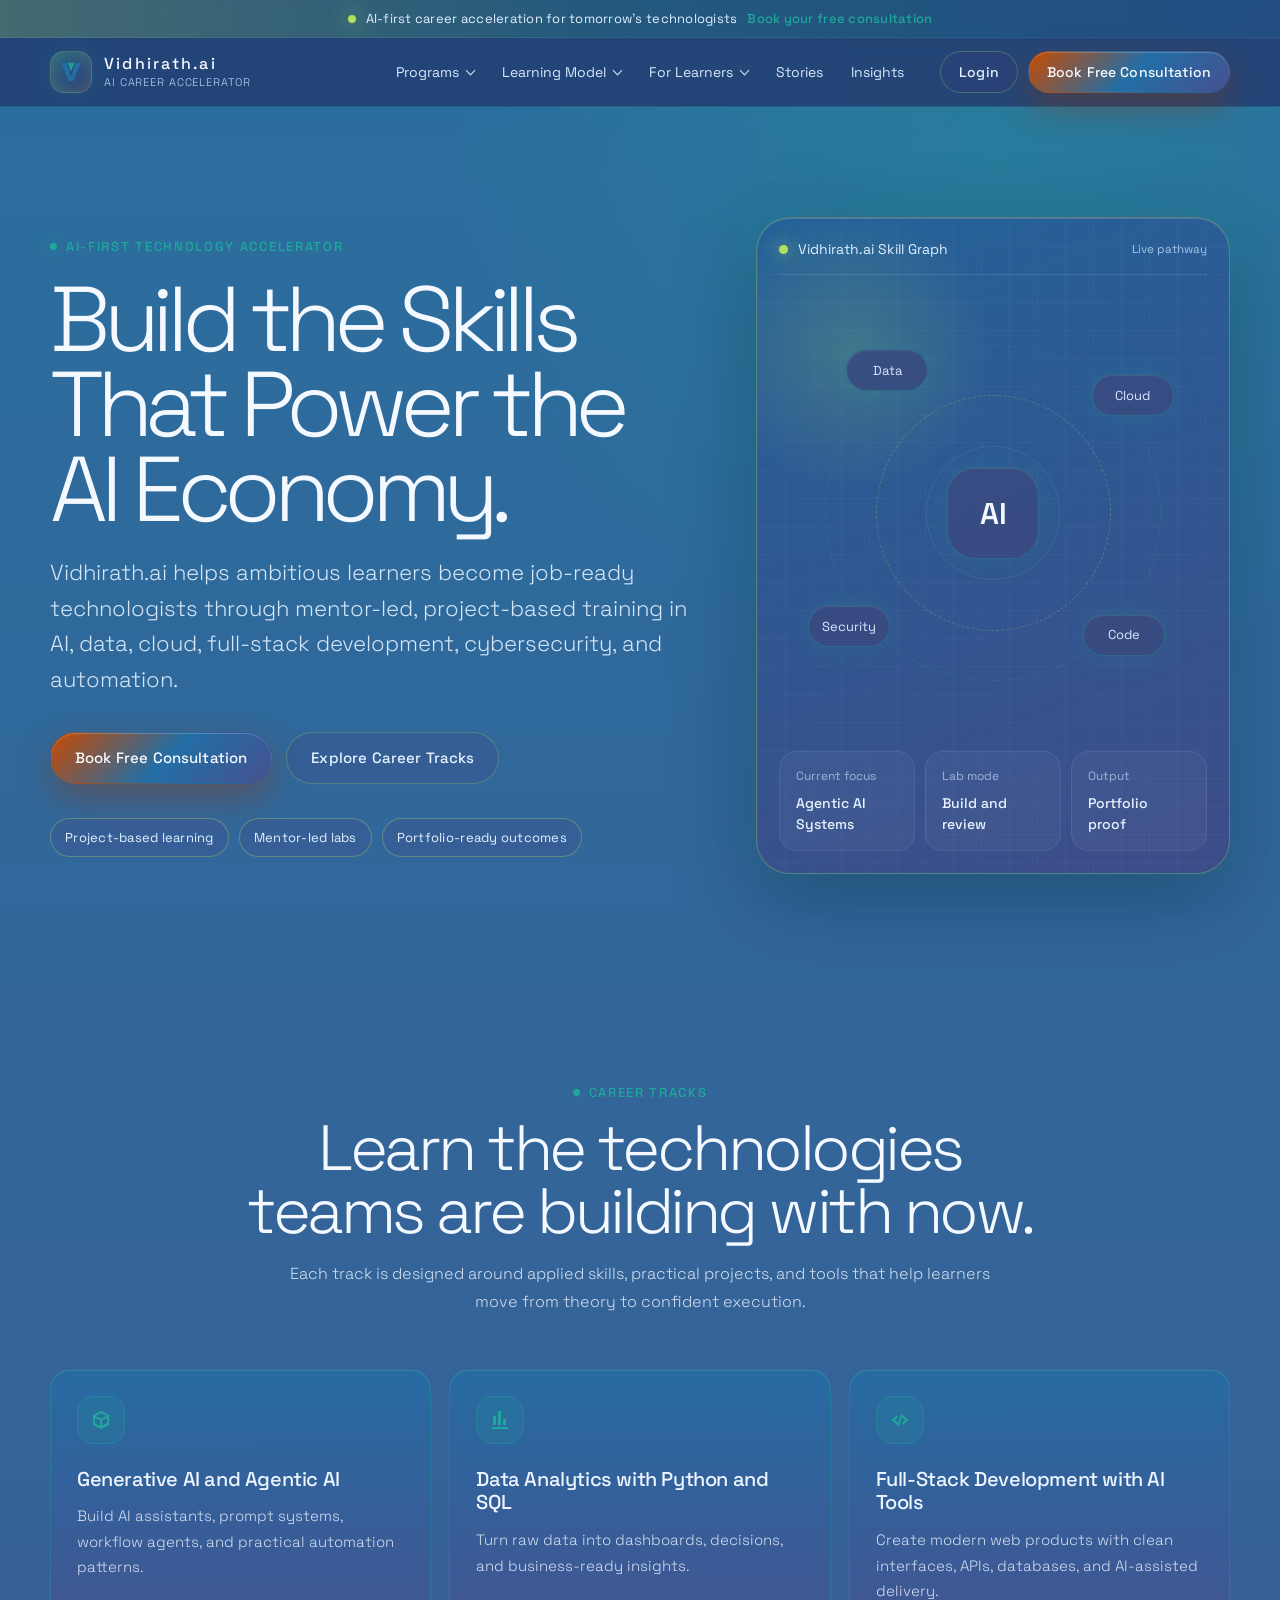
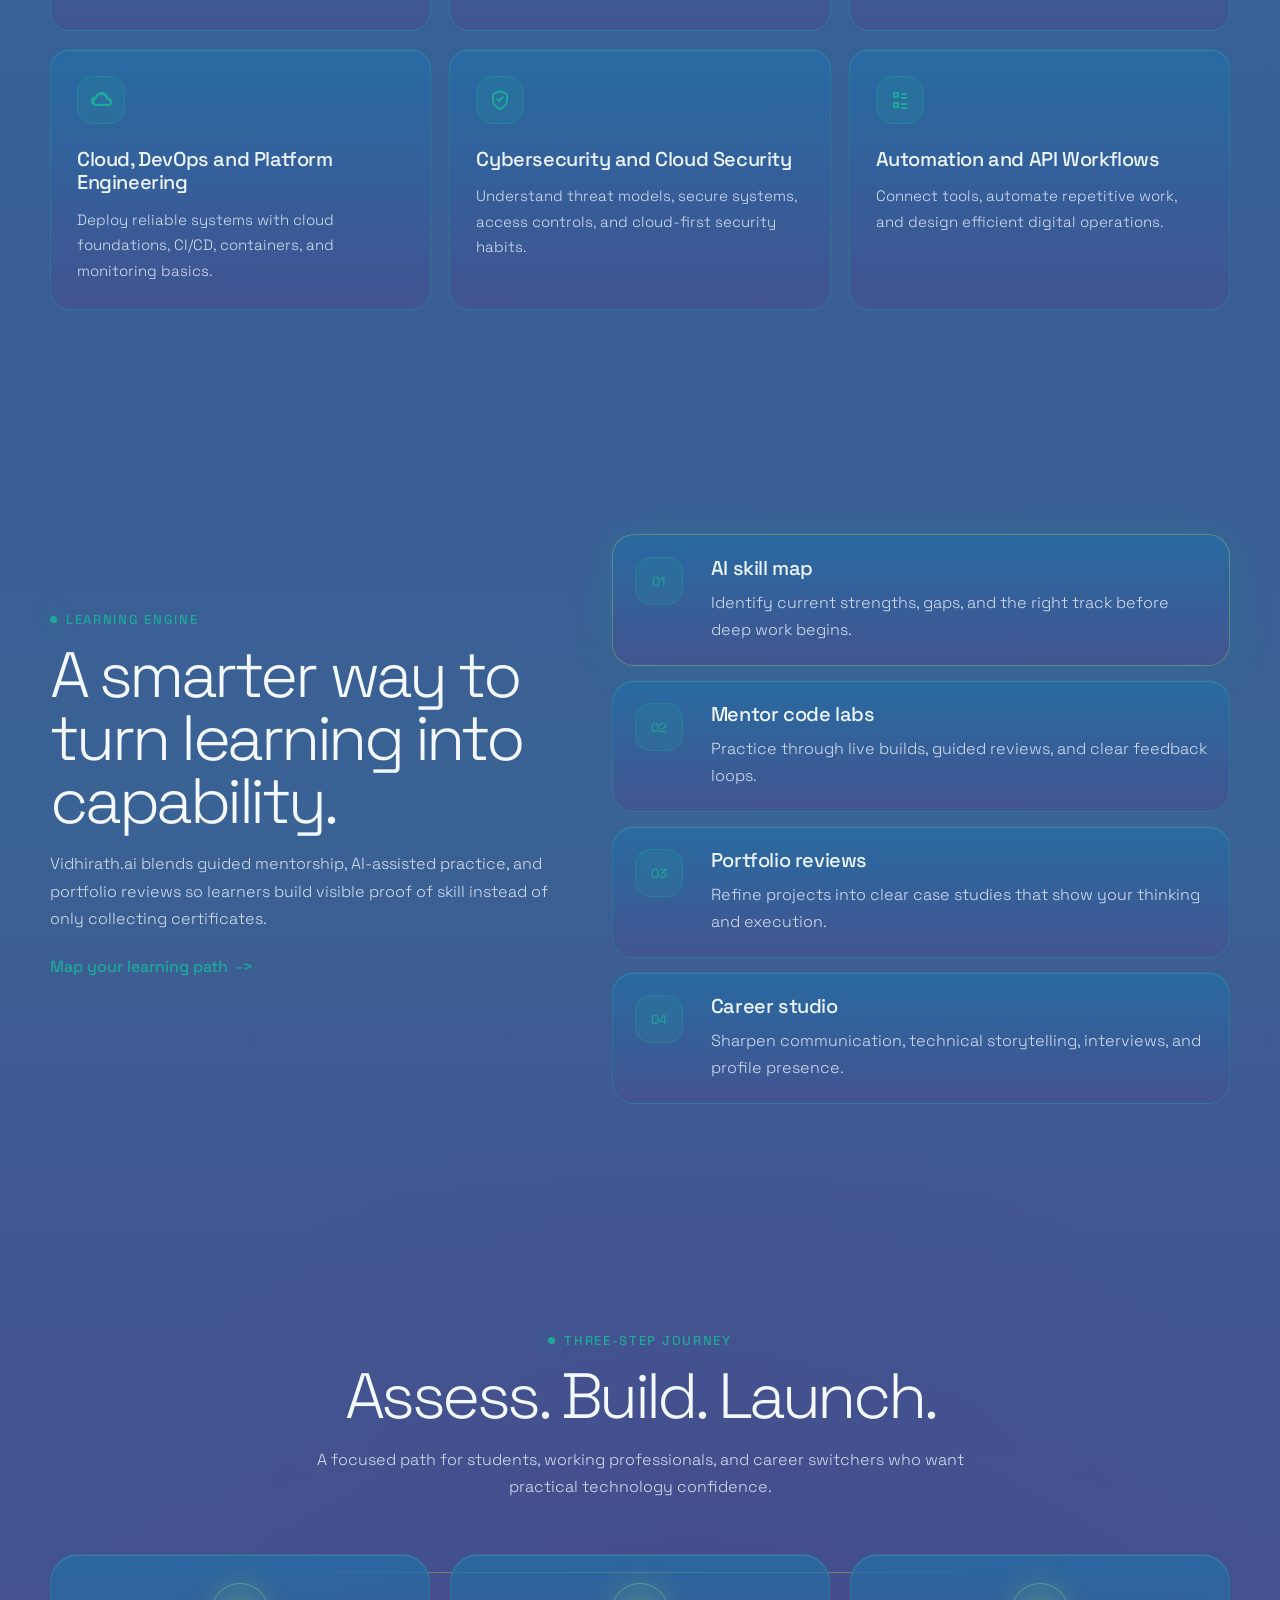
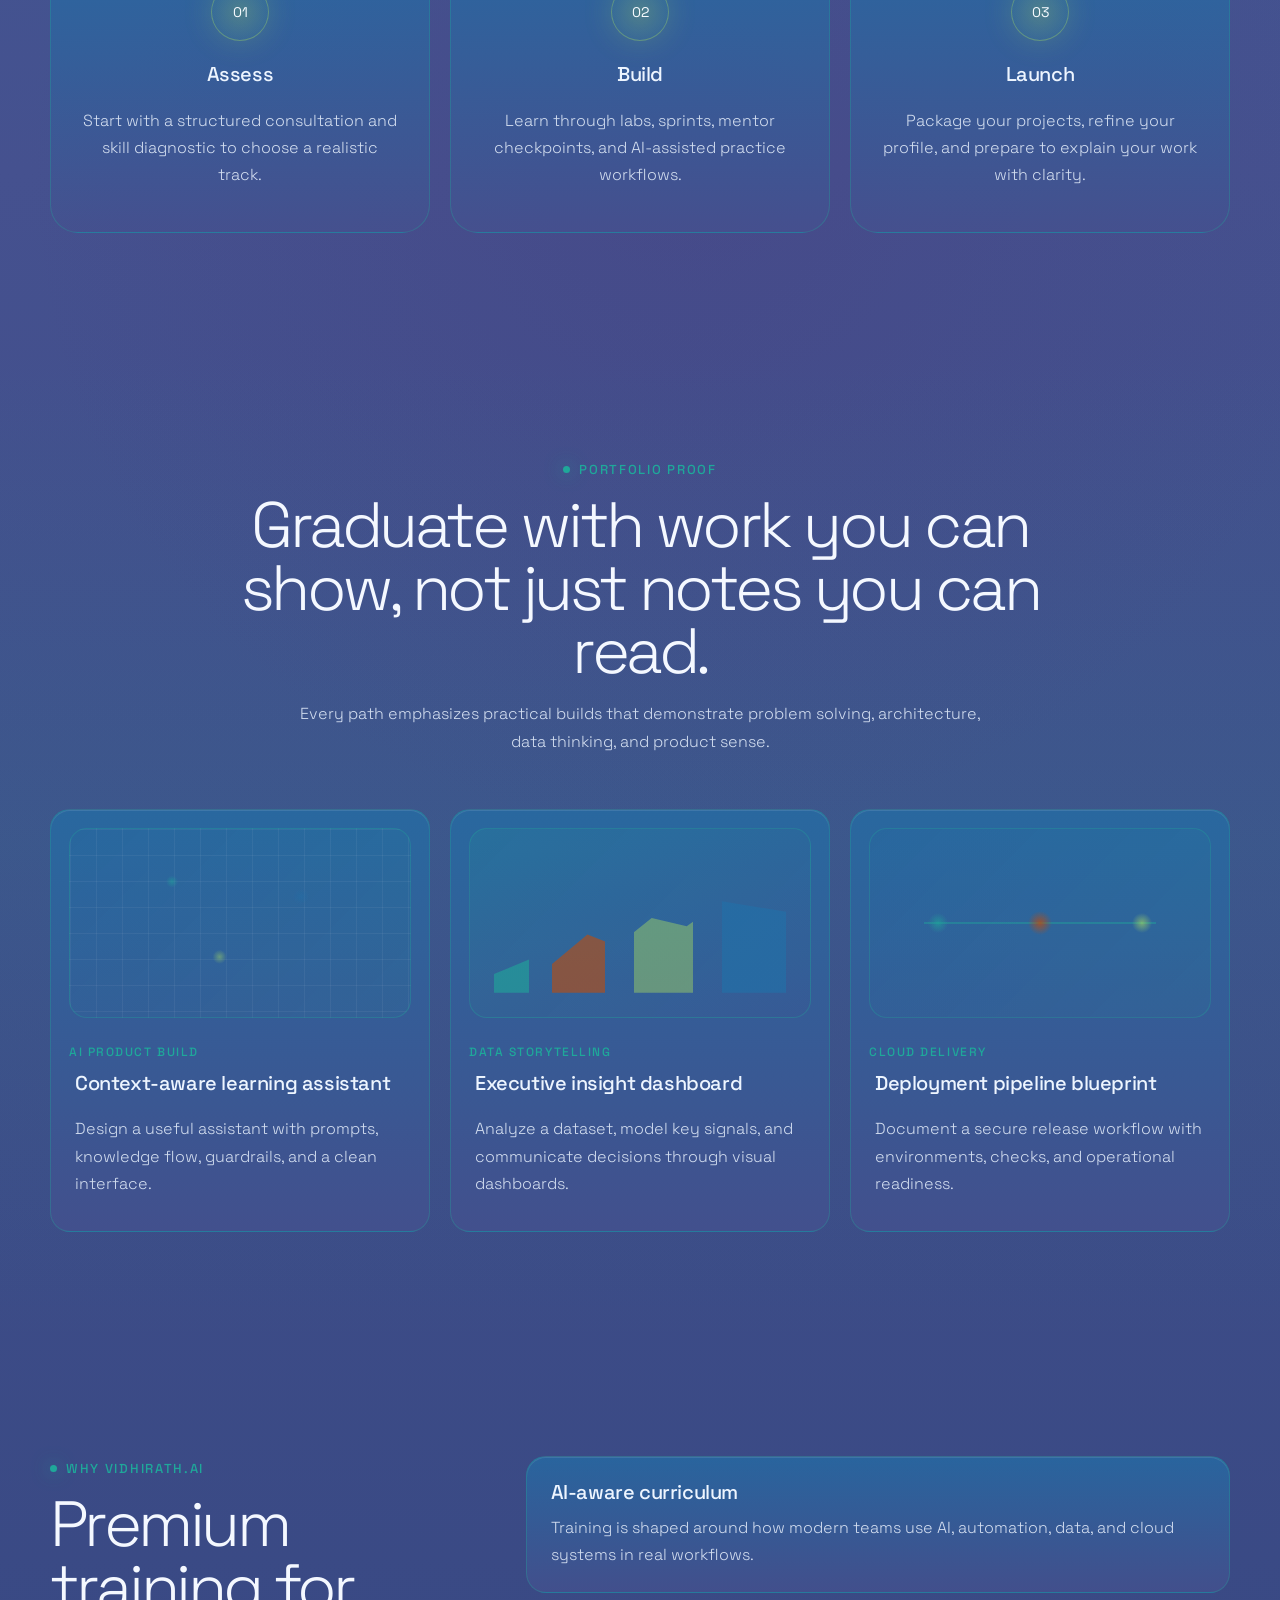
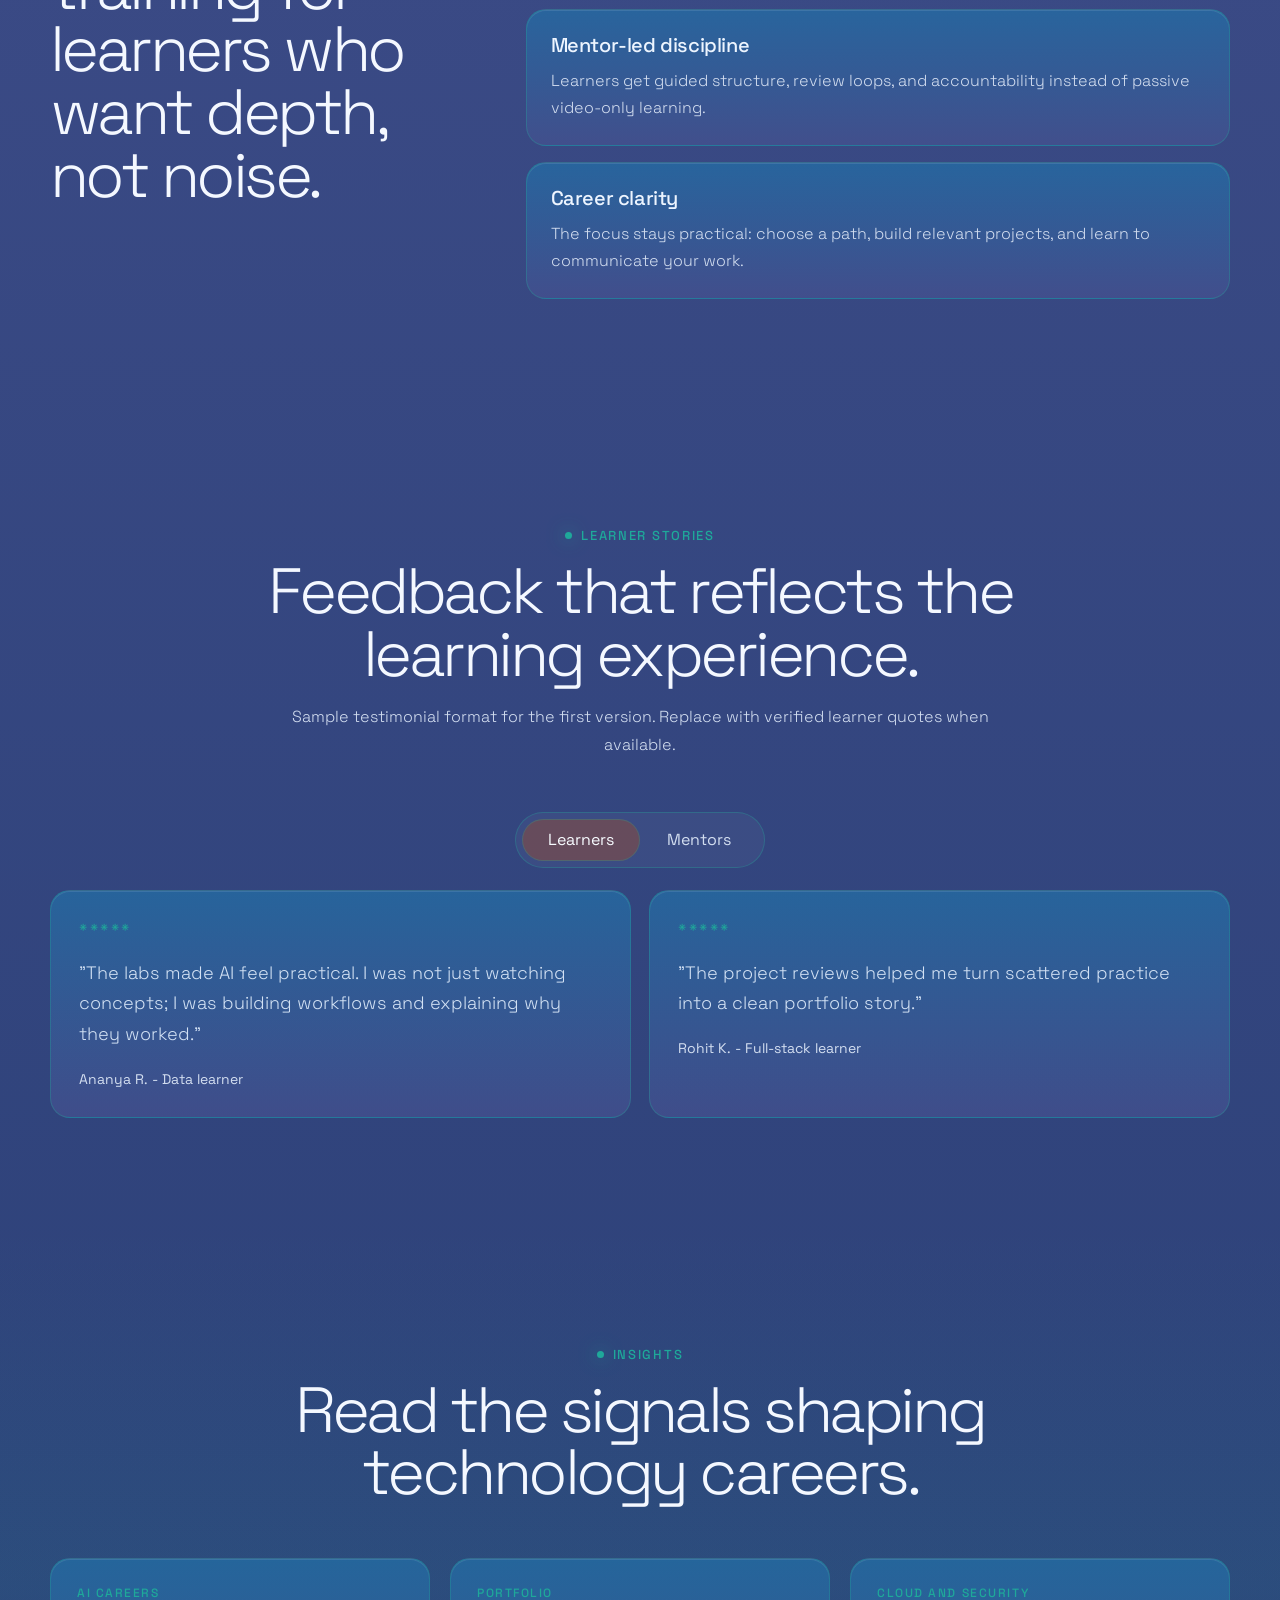
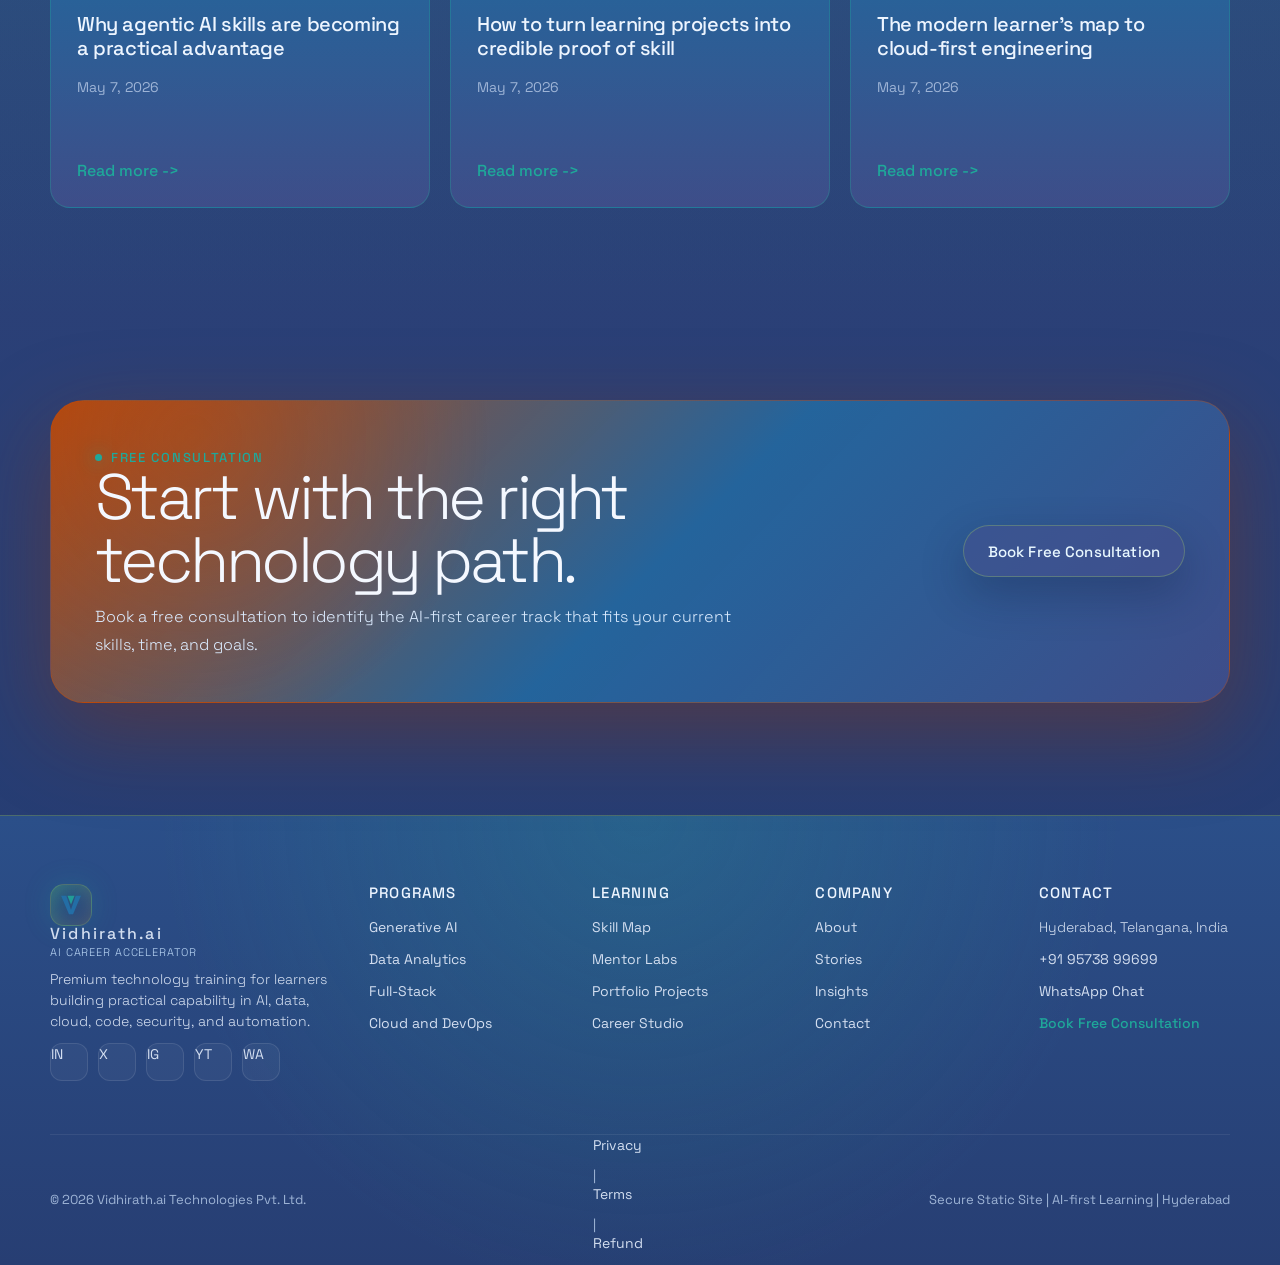
==== commit 144d6817: "Add files via upload" ====
--- a/index.html
+++ b/index.html
@@ -1,31 +1,31 @@
-<!doctype html>
+﻿<!doctype html>
 <html lang="en" data-locale="en" data-locale-ready="true">
 <head>
   <meta charset="utf-8">
   <meta name="viewport" content="width=device-width, initial-scale=1">
-  <meta name="description" content="V BRIDGE is a premium AI-first technology career accelerator for learners building skills in AI, data, cloud, full-stack, cybersecurity, and automation.">
+  <meta name="description" content="Vidhirath.ai is a premium AI-first technology career accelerator for learners building skills in AI, data, cloud, full-stack, cybersecurity, and automation.">
   <meta name="keywords" content="AI career accelerator, technology training, full-stack development, cloud, data analytics, cybersecurity, Hyderabad">
-  <meta name="author" content="V BRIDGE Technologies Pvt. Ltd.">
+  <meta name="author" content="Vidhirath.ai Technologies Pvt. Ltd.">
   <meta name="language" content="en">
   <meta name="theme-color" content="#236EA6">
   <meta name="robots" content="index,follow,max-image-preview:large">
   <meta property="og:type" content="website">
-  <meta property="og:site_name" content="V BRIDGE">
-  <meta property="og:title" content="V BRIDGE | AI Career Accelerator">
+  <meta property="og:site_name" content="Vidhirath.ai">
+  <meta property="og:title" content="Vidhirath.ai | AI Career Accelerator">
   <meta property="og:description" content="Build practical AI-first technology skills through mentor-led, project-based training.">
-  <meta property="og:url" content="https://www.vbridge.global/">
-  <meta property="og:image" content="https://www.vbridge.global/assets/og-cover.jpg">
+  <meta property="og:url" content="https://www.vidhirath.ai/">
+  <meta property="og:image" content="https://www.vidhirath.ai/assets/og-cover.jpg">
   <meta property="og:locale" content="en_IN">
   <meta name="twitter:card" content="summary_large_image">
-  <meta name="twitter:title" content="V BRIDGE | AI Career Accelerator">
+  <meta name="twitter:title" content="Vidhirath.ai | AI Career Accelerator">
   <meta name="twitter:description" content="Book a free consultation and map your AI-first technology career pathway.">
-  <meta name="twitter:image" content="https://www.vbridge.global/assets/og-cover.jpg">
-  <link rel="canonical" href="https://www.vbridge.global/">
-  <link rel="alternate" hreflang="en" href="https://www.vbridge.global/">
-  <link rel="alternate" hreflang="x-default" href="https://www.vbridge.global/">
+  <meta name="twitter:image" content="https://www.vidhirath.ai/assets/og-cover.jpg">
+  <link rel="canonical" href="https://www.vidhirath.ai/">
+  <link rel="alternate" hreflang="en" href="https://www.vidhirath.ai/">
+  <link rel="alternate" hreflang="x-default" href="https://www.vidhirath.ai/">
   <link rel="icon" type="image/svg+xml" href="assets/favicon.svg">
-  <link rel="sitemap" type="application/xml" href="https://www.vbridge.global/sitemap.xml">
-  <title>V BRIDGE | AI Career Accelerator</title>
+  <link rel="sitemap" type="application/xml" href="https://www.vidhirath.ai/sitemap.xml">
+  <title>Vidhirath.ai | AI Career Accelerator</title>
   <link rel="preconnect" href="https://fonts.googleapis.com">
   <link rel="preconnect" href="https://fonts.gstatic.com" crossorigin>
   <link href="https://fonts.googleapis.com/css2?family=Space+Grotesk:wght@300;400;500;600;700&display=swap" rel="stylesheet">
@@ -43,7 +43,7 @@
       </div>
 
       <nav class="navbar" aria-label="Primary navigation">
-        <a class="brand" href="#home" aria-label="V BRIDGE home">
+        <a class="brand" href="#home" aria-label="Vidhirath.ai home">
           <span class="brand-mark" aria-hidden="true">
             <svg viewBox="0 0 48 48" role="img">
               <path d="M7 8h9l8 24L32 8h9L27.5 40h-7L7 8Z"></path>
@@ -51,7 +51,7 @@
             </svg>
           </span>
           <span class="brand-copy">
-            <strong>V BRIDGE</strong>
+            <strong>Vidhirath.ai</strong>
             <small>AI Career Accelerator</small>
           </span>
         </a>
@@ -97,7 +97,7 @@
           </ul>
 
           <div class="nav-actions">
-            <a class="btn btn-ghost" href="https://portal.vbridge.global/login">Login</a>
+            <a class="btn btn-ghost" href="https://portal.vidhirath.ai/login">Login</a>
             <a class="btn btn-primary js-open-consultation" href="#consultationForm">Book Free Consultation</a>
           </div>
         </div>
@@ -114,12 +114,12 @@
           <div class="hero-copy reveal">
             <span class="eyebrow"><span></span> AI-first technology accelerator</span>
             <h1 id="hero-title">Build the Skills That Power the AI Economy.</h1>
-            <p class="hero-subtitle">V BRIDGE helps ambitious learners become job-ready technologists through mentor-led, project-based training in AI, data, cloud, full-stack development, cybersecurity, and automation.</p>
+            <p class="hero-subtitle">Vidhirath.ai helps ambitious learners become job-ready technologists through mentor-led, project-based training in AI, data, cloud, full-stack development, cybersecurity, and automation.</p>
             <div class="hero-actions">
               <a class="btn btn-primary btn-large js-open-consultation" href="#consultationForm">Book Free Consultation</a>
               <a class="btn btn-ghost btn-large" href="#tracks">Explore Career Tracks</a>
             </div>
-            <div class="trust-strip" aria-label="V BRIDGE learning strengths">
+            <div class="trust-strip" aria-label="Vidhirath.ai learning strengths">
               <span>Project-based learning</span>
               <span>Mentor-led labs</span>
               <span>Portfolio-ready outcomes</span>
@@ -129,7 +129,7 @@
           <div class="hero-panel reveal" aria-label="AI learning dashboard preview">
             <div class="panel-topline">
               <span class="status-light"></span>
-              <span>V BRIDGE Skill Graph</span>
+              <span>Vidhirath.ai Skill Graph</span>
               <small>Live pathway</small>
             </div>
             <div class="skill-orbit" aria-hidden="true">
@@ -208,7 +208,7 @@
           <div class="section-heading left reveal">
             <span class="eyebrow"><span></span> Learning engine</span>
             <h2 id="engine-title">A smarter way to turn learning into capability.</h2>
-            <p>V BRIDGE blends guided mentorship, AI-assisted practice, and portfolio reviews so learners build visible proof of skill instead of only collecting certificates.</p>
+            <p>Vidhirath.ai blends guided mentorship, AI-assisted practice, and portfolio reviews so learners build visible proof of skill instead of only collecting certificates.</p>
             <a class="text-link" href="#counseling">Map your learning path</a>
           </div>
 
@@ -308,7 +308,7 @@
       <section class="section why-section" id="why" aria-labelledby="why-title">
         <div class="container why-grid">
           <div class="section-heading left reveal">
-            <span class="eyebrow"><span></span> Why V BRIDGE</span>
+            <span class="eyebrow"><span></span> Why Vidhirath.ai</span>
             <h2 id="why-title">Premium training for learners who want depth, not noise.</h2>
           </div>
           <div class="why-cards">
@@ -414,7 +414,7 @@
     <footer class="site-footer">
       <div class="container footer-grid">
         <div class="footer-brand">
-          <a class="brand" href="#home" aria-label="V BRIDGE home">
+          <a class="brand" href="#home" aria-label="Vidhirath.ai home">
             <span class="brand-mark" aria-hidden="true">
               <svg viewBox="0 0 48 48" role="img">
                 <path d="M7 8h9l8 24L32 8h9L27.5 40h-7L7 8Z"></path>
@@ -422,16 +422,16 @@
               </svg>
             </span>
             <span class="brand-copy">
-              <strong>V BRIDGE</strong>
+              <strong>Vidhirath.ai</strong>
               <small>AI Career Accelerator</small>
             </span>
           </a>
           <p>Premium technology training for learners building practical capability in AI, data, cloud, code, security, and automation.</p>
           <div class="social-links" aria-label="Social links">
-            <a href="https://www.linkedin.com/company/vbridge-technologies" target="_blank" rel="noopener noreferrer" aria-label="LinkedIn">in</a>
-            <a href="https://x.com/vbridge_global" target="_blank" rel="noopener noreferrer" aria-label="X">x</a>
-            <a href="https://www.instagram.com/vbridge_global" target="_blank" rel="noopener noreferrer" aria-label="Instagram">ig</a>
-            <a href="https://www.youtube.com/@vbridgeglobal" target="_blank" rel="noopener noreferrer" aria-label="YouTube">yt</a>
+            <a href="https://www.linkedin.com/company/vidhirath-ai" target="_blank" rel="noopener noreferrer" aria-label="LinkedIn">in</a>
+            <a href="https://x.com/vidhirath_ai" target="_blank" rel="noopener noreferrer" aria-label="X">x</a>
+            <a href="https://www.instagram.com/vidhirath_ai" target="_blank" rel="noopener noreferrer" aria-label="Instagram">ig</a>
+            <a href="https://www.youtube.com/@vidhirathai" target="_blank" rel="noopener noreferrer" aria-label="YouTube">yt</a>
             <a href="https://wa.me/919573899699" target="_blank" rel="noopener noreferrer" aria-label="WhatsApp">wa</a>
           </div>
         </div>
@@ -467,7 +467,7 @@
       </div>
 
       <div class="footer-bottom container">
-        <span>&copy; <span id="currentYear"></span> V BRIDGE Technologies Pvt. Ltd.</span>
+        <span>&copy; <span id="currentYear"></span> Vidhirath.ai Technologies Pvt. Ltd.</span>
         <span><a href="privacy.html">Privacy</a> | <a href="terms.html">Terms</a> | <a href="refund.html">Refund</a></span>
         <span>Secure Static Site | AI-first Learning | Hyderabad</span>
       </div>
@@ -496,7 +496,7 @@
         </div>
 
         <form class="consultation-form" id="consultationForm" action="https://formsubmit.co/visas@visistavisas.com" method="POST">
-          <input type="hidden" name="_subject" value="New V BRIDGE Free Consultation Request">
+          <input type="hidden" name="_subject" value="New Vidhirath.ai Free Consultation Request">
           <input type="hidden" name="_template" value="table">
           <input type="hidden" name="_captcha" value="false">
           <input class="honeypot" type="text" name="_honey" tabindex="-1" autocomplete="off" aria-hidden="true">
@@ -504,7 +504,7 @@
           <div class="form-heading">
             <span class="eyebrow"><span></span> Free consultation</span>
             <h2 id="consultationTitle">Book Free Consultation</h2>
-            <p id="consultationIntro">Share a few details and the V BRIDGE team will contact you about the right AI-first technology path.</p>
+            <p id="consultationIntro">Share a few details and the Vidhirath.ai team will contact you about the right AI-first technology path.</p>
           </div>
 
           <div class="form-grid">
@@ -571,3 +571,4 @@
   <script src="script.js"></script>
 </body>
 </html>
+
